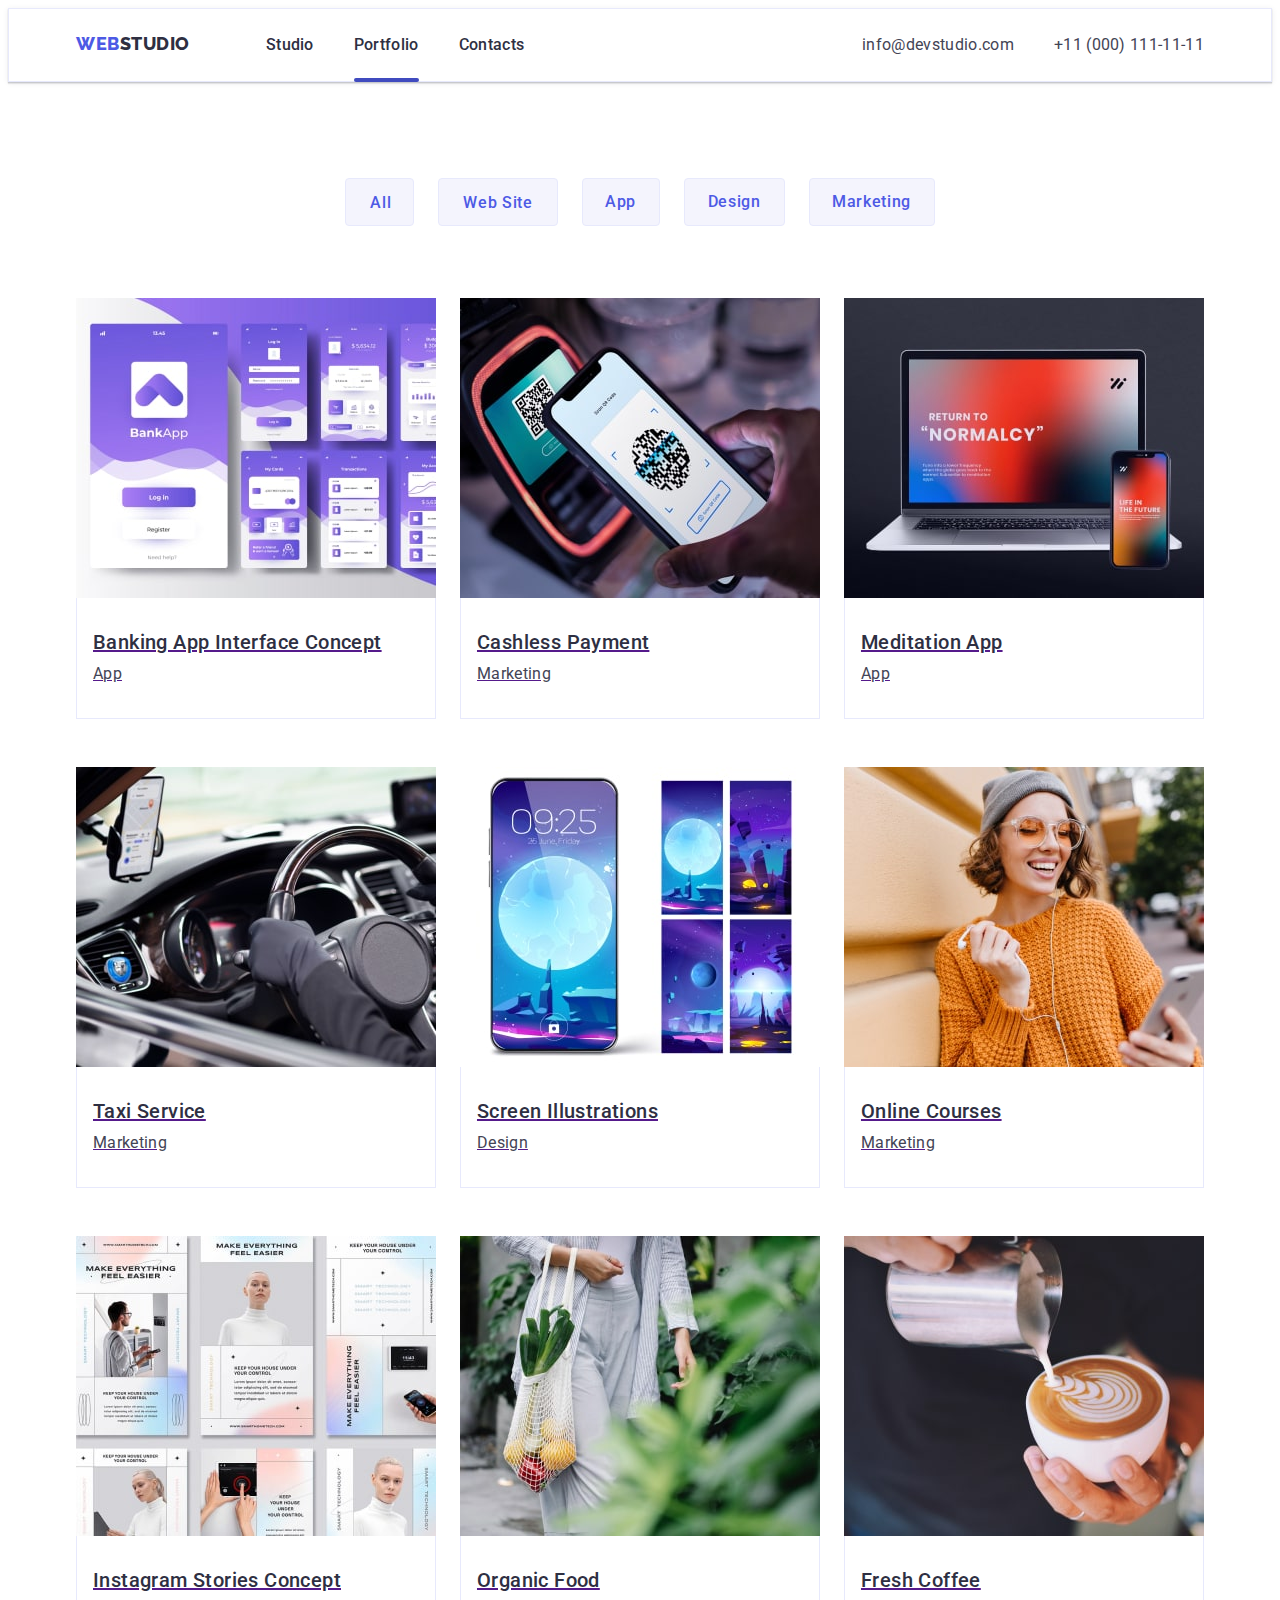
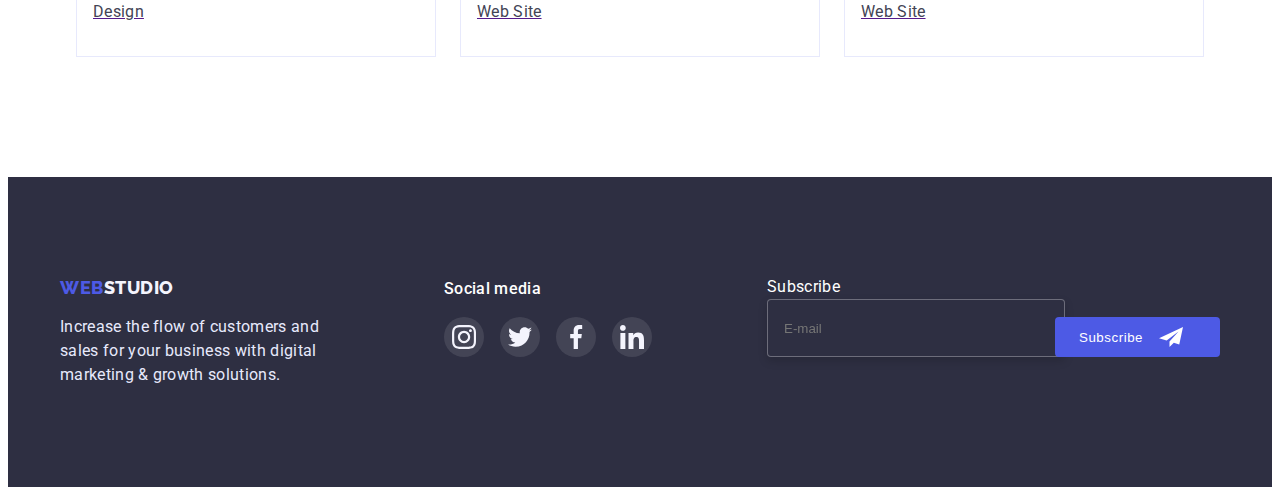
==== portfolio.html @ fb699b03 "new work start" ====
<!DOCTYPE html>
<html lang="en">
  <head>
    <meta charset="UTF-8" />
    <meta http-equiv="X-UA-Compatible" content="IE=edge" />
    <meta name="viewport" content="width=device-width, initial-scale=1.0" />
    <title>Portfolio</title>
    <link rel="preconnect" href="https://fonts.googleapis.com" />
    <link rel="preconnect" href="https://fonts.gstatic.com" crossorigin />
    <link
      href="https://fonts.googleapis.com/css2?family=Raleway:wght@800&family=Roboto:wght@400;500;700;900&display=swap"
      rel="stylesheet"
    />
    <link
      rel="stylesheet"
      href="https://cdnjs.cloudflare.com/ajax/libs/modern-normalize/1.1.0/modern-normalize.min.css"
      integrity="sha512-wpPYUAdjBVSE4KJnH1VR1HeZfpl1ub8YT/NKx4PuQ5NmX2tKuGu6U/JRp5y+Y8XG2tV+wKQpNHVUX03MfMFn9Q=="
      crossorigin="anonymous"
      referrerpolicy="no-referrer"
    />
    <link rel="stylesheet" href="./css/styles.css" />
  </head>
  <body class="main">
    <!-- Header -->

    <header class="header">
      <div class="header-main-box container">
        <nav class="header-navigation">
          <div class="header-logo-box">
            <a href="./index.html" class="header-logo link-deco"
              ><span class="logo-color">Web</span>Studio</a
            >
          </div>
          <ul class="list header-list">
            <li class="header-li-1">
              <a href="./index.html" class="header-list-item1 link-deco"
                >Studio</a
              >
            </li>
            <li class="header-li-2">
              <a
                href="./portfolio.html"
                class="header-list-item2 link-deco active"
                >Portfolio</a
              >
            </li>
            <li>
              <a href="" class="header-list-item3 link-deco">Contacts</a>
            </li>
          </ul>
        </nav>
        <address class="header-contacts">
          <ul class="list header-contacts-flex">
            <li class="adress-list1">
              <a href="mailto:info@devstudio.com" class="header-mail link-deco"
                >info@devstudio.com</a
              >
            </li>
            <li>
              <a href="tel:+110001111111" class="header-tel link-deco"
                >+11 (000) 111-11-11</a
              >
            </li>
          </ul>
        </address>
      </div>
    </header>

    <!-- /Header -->

    <main>
      <!-- Buttons list-->
      <section class="main-section-box">
        <div class="container">
          <ul class="button-sections list">
            <li>
              <button type="button" class="button-item1">All</button>
            </li>
            <li>
              <button type="button" class="button-item2">Web Site</button>
            </li>
            <li><button type="button" class="button-item3">App</button></li>
            <li><button type="button" class="button-item4">Design</button></li>
            <li>
              <button type="button" class="button-item5">Marketing</button>
            </li>
          </ul>

          <!-- /Buttons list-->

          <!--Foto Section -->

          <ul class="list foto-section">
            <li class="foto-item">
              <a href="" class="foto-section-link">
                <div class="overlay">
                  <img
                    src="./images/banking-min.jpg"
                    alt="banking"
                    width="360"
                    height="300"
                  />
                  <div class="overlay-description">
                    <p class="decsription-text">
                      14 Stylish and User-Friendly App Design Concepts · Task
                      Manager App · Calorie Tracker App · Exotic Fruit Ecommerce
                      App · Cloud Storage App
                    </p>
                  </div>
                </div>
                <div class="team-text-box foto-border">
                  <h3 class="foto-section-h3">Banking App Interface Concept</h3>
                  <p class="foto-section-text">App</p>
                </div>
              </a>
            </li>
            <li class="foto-item">
              <a href="" class="foto-section-link">
                <div class="overlay">
                  <img
                    src="./images/payment-min.jpg"
                    alt="paiment"
                    width="360"
                    height="300"
                  />
                  <div class="overlay-description">
                    <p class="decsription-text">
                      14 Stylish and User-Friendly App Design Concepts · Task
                      Manager App · Calorie Tracker App · Exotic Fruit Ecommerce
                      App · Cloud Storage App
                    </p>
                  </div>
                </div>
                <div class="team-text-box foto-border">
                  <h3 class="foto-section-h3">Cashless Payment</h3>
                  <p class="foto-section-text">Marketing</p>
                </div>
              </a>
            </li>
            <li class="foto-item">
              <a href="" class="foto-section-link">
                <div class="overlay">
                  <img
                    src="./images/app-min.jpg"
                    alt="meditaionapp"
                    width="360"
                    height="300"
                  />
                  <div class="overlay-description">
                    <p class="decsription-text">
                      14 Stylish and User-Friendly App Design Concepts · Task
                      Manager App · Calorie Tracker App · Exotic Fruit Ecommerce
                      App · Cloud Storage App
                    </p>
                  </div>
                </div>
                <div class="team-text-box foto-border">
                  <h3 class="foto-section-h3">Meditation App</h3>
                  <p class="foto-section-text">App</p>
                </div>
              </a>
            </li>
            <li class="foto-item">
              <a href="" class="foto-section-link">
                <div class="overlay">
                  <img
                    src="./images/taxy-min.jpg"
                    alt="taxiservice"
                    width="360"
                    height="300"
                  />
                  <div class="overlay-description">
                    <p class="decsription-text">
                      14 Stylish and User-Friendly App Design Concepts · Task
                      Manager App · Calorie Tracker App · Exotic Fruit Ecommerce
                      App · Cloud Storage App
                    </p>
                  </div>
                </div>
                <div class="team-text-box foto-border">
                  <h3 class="foto-section-h3">Taxi Service</h3>
                  <p class="foto-section-text">Marketing</p>
                </div>
              </a>
            </li>
            <li class="foto-item">
              <a href="" class="foto-section-link">
                <div class="overlay">
                  <img
                    src="./images/illustrations-min.jpg"
                    alt="illustrations"
                    width="360"
                    height="300"
                  />
                  <div class="overlay-description">
                    <p class="decsription-text">
                      14 Stylish and User-Friendly App Design Concepts · Task
                      Manager App · Calorie Tracker App · Exotic Fruit Ecommerce
                      App · Cloud Storage App
                    </p>
                  </div>
                </div>
                <div class="team-text-box foto-border">
                  <h3 class="foto-section-h3">Screen Illustrations</h3>
                  <p class="foto-section-text">Design</p>
                </div>
              </a>
            </li>
            <li class="foto-item">
              <a href="" class="foto-section-link">
                <div class="overlay">
                  <img
                    src="./images/courses-min.jpg"
                    alt="courses"
                    width="360"
                    height="300"
                  />
                  <div class="overlay-description">
                    <p class="decsription-text">
                      14 Stylish and User-Friendly App Design Concepts · Task
                      Manager App · Calorie Tracker App · Exotic Fruit Ecommerce
                      App · Cloud Storage App
                    </p>
                  </div>
                </div>
                <div class="team-text-box foto-border">
                  <h3 class="foto-section-h3">Online Courses</h3>
                  <p class="foto-section-text">Marketing</p>
                </div>
              </a>
            </li>
            <li class="foto-item">
              <a href="" class="foto-section-link">
                <div class="overlay">
                  <img
                    src="./images/instagram-min.jpg"
                    alt="instastories"
                    width="360"
                    height="300"
                  />
                  <div class="overlay-description">
                    <p class="decsription-text">
                      14 Stylish and User-Friendly App Design Concepts · Task
                      Manager App · Calorie Tracker App · Exotic Fruit Ecommerce
                      App · Cloud Storage App
                    </p>
                  </div>
                </div>
                <div class="team-text-box foto-border">
                  <h3 class="foto-section-h3">Instagram Stories Concept</h3>
                  <p class="foto-section-text">Design</p>
                </div>
              </a>
            </li>
            <li class="foto-item">
              <a href="" class="foto-section-link">
                <div class="overlay">
                  <img
                    src="./images/food-min.jpg"
                    alt="organicfood"
                    width="360"
                    height="300"
                  />
                  <div class="overlay-description">
                    <p class="decsription-text">
                      14 Stylish and User-Friendly App Design Concepts · Task
                      Manager App · Calorie Tracker App · Exotic Fruit Ecommerce
                      App · Cloud Storage App
                    </p>
                  </div>
                </div>
                <div class="team-text-box foto-border">
                  <h3 class="foto-section-h3">Organic Food</h3>
                  <p class="foto-section-text">Web Site</p>
                </div>
              </a>
            </li>
            <li class="foto-item">
              <a href="" class="foto-section-link">
                <div class="overlay">
                  <img
                    src="./images/coffee-min.jpg"
                    alt="freshcoffee"
                    width="360"
                    height="300"
                  />
                  <div class="overlay-description">
                    <p class="decsription-text">
                      14 Stylish and User-Friendly App Design Concepts · Task
                      Manager App · Calorie Tracker App · Exotic Fruit Ecommerce
                      App · Cloud Storage App
                    </p>
                  </div>
                </div>
                <div class="team-text-box foto-border">
                  <h3 class="foto-section-h3">Fresh Coffee</h3>
                  <p class="foto-section-text">Web Site</p>
                </div>
              </a>
            </li>
          </ul>
        </div>
      </section>
    </main>

    <!-- Footer -->
    <footer class="background-footer">
      <div class="footer-container">
        <div>
          <a href="./index.html" class="footer-title link-deco"
            ><span class="logo-color">Web</span>Studio</a
          >
          <p class="footer-text">
            Increase the flow of customers and sales for your business with
            digital marketing & growth solutions.
          </p>
        </div>
        <div class="footer-social-box">
          <p class="footer-social-text">Social media</p>
          <ul class="footer-socials-list list">
            <li class="footer-icons">
              <a href="" class="footer-icon-1">
                <svg width="24" height="24">
                  <use href="./images/symbol-defs.svg#icon-instagram"></use>
                </svg>
              </a>
            </li>
            <li class="footer-icons">
              <a href="" class="footer-icon-1">
                <svg width="24" height="24">
                  <use href="./images/symbol-defs.svg#icon-twitter"></use>
                </svg>
              </a>
            </li>
            <li class="footer-icons">
              <a href="" class="footer-icon-1">
                <svg width="24" height="24">
                  <use href="./images/symbol-defs.svg#icon-facebook"></use>
                </svg>
              </a>
            </li>
            <li class="footer-icons">
              <a href="" class="footer-icon-1">
                <svg width="24" height="24">
                  <use href="./images/symbol-defs.svg#icon-linkedin"></use>
                </svg>
              </a>
            </li>
          </ul>
        </div>
        <div class="footer-subscribe-box">
          <p class="footer-subscribe-text">Subscribe</p>
          <!-- <label for="Subscribe"> -->
          <input
            aria-label="E-mail"
            class="footer-form"
            id="Subscribe"
            type="email"
            placeholder="E-mail"
          />
          <button class="footer-button" type="submit">
            Subscribe
            <svg class="footer-telega-logo" width="24" height="24">
              <use href="./images/symbol-defs.svg#icon-Telegram"></use>
            </svg>
          </button>
          <!-- </div> -->
        </div>
      </div>
    </footer>
  </body>
</html>
---- css/styles.css ----
:root {
  --main-title-color: #2e2f42;
  --secondary-text-color: #434455;
  --button-section-color: #4d5ae5;
}

h1,
h2,
h3,
h4,
h5,
h6,
p {
  margin: 0;
}

ul {
  margin: 0;
  padding: 0;
}

img {
  display: block;
}
body {
  font-family: "Roboto", sans-serif;
}

.container {
  width: 1160px;
  margin: 0 auto;
  padding-left: 16px;
  padding-right: 16px;
  box-sizing: border-box;
}

.header-main-box {
  display: flex;
  align-items: center;
}

.list {
  list-style: none;
  margin: 0;
  padding: 0;
}

.visually-hidden {
  position: absolute;
  width: 1px;
  height: 1px;
  margin: -1px;
  border: 0;
  padding: 0;

  white-space: nowrap;
  clip-path: inset(100%);
  clip: rect(0 0 0 0);
  overflow: hidden;
}

/* ---------------  Header ----------*/

.header {
  border: 1px solid #e7e9fc;
  padding: 24px 0;
  box-shadow: 0px 2px 1px rgba(46, 47, 66, 0.08),
    0px 1px 1px rgba(46, 47, 66, 0.16), 0px 1px 6px rgba(46, 47, 66, 0.08);
}

.header-navigation {
  display: flex;
}
.header-logo {
  font-family: "Raleway";
  font-style: normal;
  font-weight: 800;
  font-size: 18px;
  line-height: 1.2;
  letter-spacing: 0.03em;
  color: var(--main-title-color);
  text-transform: uppercase;
}

.header-logo-box {
  margin-right: 76px;
}

.header-list {
  display: flex;
  margin-left: 0 auto;
}

.header-contacts {
  margin-left: auto;
}

.header-contacts-flex {
  display: flex;
}

.logo-color {
  color: #4d5ae5;
}

.active {
  position: relative;
}

.header-list-item1 {
  font-weight: 500;
  font-size: 16px;
  line-height: 1.5;
  letter-spacing: 0.02em;
  color: var(--main-title-color);
  transition: 250ms cubic-bezier(0.4, 0, 0.2, 1);
}

.active::after {
  content: "";
  position: absolute;
  left: 0;
  bottom: -145%;
  display: block;
  width: 100%;
  height: 4px;
  background-color: #404bbf;
  border-radius: 2px;
}

.header-li-1 {
  margin-right: 40px;
}

.header-list-item1:hover,
.header-list-item1:focus {
  color: #404bbf;
}

.header-list-item2 {
  font-weight: 500;
  font-size: 16px;
  line-height: 1.5;
  letter-spacing: 0.02em;
  color: var(--main-title-color);
  transition: 250ms cubic-bezier(0.4, 0, 0.2, 1);
}

.header-li-2 {
  margin-right: 40px;
}

.header-list-item2:hover,
.header-list-item2:focus {
  color: #404bbf;
}

.header-list-item3 {
  font-weight: 500;
  font-size: 16px;
  line-height: 1.5;
  letter-spacing: 0.02em;
  color: var(--main-title-color);
  transition: 250ms cubic-bezier(0.4, 0, 0.2, 1);
}

.header-list-item3:hover,
.header-list-item3:focus {
  color: #404bbf;
}

.header-mail {
  font-style: normal;
  font-weight: 400;
  font-size: 16px;
  line-height: 1.5;
  letter-spacing: 0.02em;
  color: #434455;
  transition: 250ms cubic-bezier(0.4, 0, 0.2, 1);
}

.header-mail:hover,
.header-mail:focus {
  color: #404bbf;
}

.header-tel {
  font-style: normal;
  font-weight: 400;
  font-size: 16px;
  line-height: 1.5;
  letter-spacing: 0.02em;
  color: #434455;
  transition: 250ms cubic-bezier(0.4, 0, 0.2, 1);
}

.adress-list1 {
  margin-right: 40px;
}

.header-tel:hover,
.header-tel:focus {
  color: #404bbf;
}

/* /Header */

/* -----------------------Web Studio ---*/

.main {
  background: #ffffff;
}

.link-deco {
  text-decoration: none;
}

/*------- Hero Section */

.hero-background {
  padding-top: 188px;
  padding-bottom: 188px;
  margin: auto;

  background-color: #2e2f42;

  background-image: linear-gradient(
      rgba(46, 47, 66, 0.7),
      rgba(46, 47, 66, 0.7)
    ),
    url(../images/people-office\ .jpg);

  height: 600px;
  max-width: 1440px;
  background-size: cover;
  background-repeat: no-repeat;
  background-position: center;
}

.hero-title {
  margin: 0 auto;
  margin-bottom: 48px;
  width: 496px;
  font-style: normal;
  font-size: 56px;
  line-height: 1.1;
  letter-spacing: 0.02em;
  color: #ffffff;
  text-align: center;
}

.hero-button {
  font-family: "Roboto";
  font-style: normal;
  font-weight: 500;
  font-size: 16px;
  line-height: 1.5;
  letter-spacing: 0.04em;
  color: #ffffff;
  background: #4d5ae5;
  cursor: pointer;
  padding: 16px 32px;
  border-radius: 4px;
  border: none;
  display: inline-block;
  margin-left: auto;
  margin-right: auto;
  transition: 250ms cubic-bezier(0.4, 0, 0.2, 1);
}

.hero-button:hover,
.hero-button:focus {
  background: #404bbf;
}

.hero-main-box {
  margin: 0 auto;
  display: flex;
  flex-direction: column;
}

.backdrop {
  position: absolute;
  top: 0;
  left: 0;
  width: 100%;
  height: 676px;
  background-color: rgba(33, 33, 33, 0.2);
  opacity: 1;
  transition: opacity 250ms cubic-bezier(0.4, 0, 0.2, 1);
}

.backdrop.is-hidden {
  opacity: 0;
  pointer-events: none;
}

.modal {
  position: absolute;
  width: 408px;
  transform: translate(-50%, -50%);
  background: #fcfcfc;
  top: 374px;
  left: 50%;
  padding: 72px 24px 24px 24px;
  transition: 250ms cubic-bezier(0.4, 0, 0.2, 1);
}

.modal-button {
  position: absolute;
  display: flex;
  top: 24px;
  right: 24px;
  width: 24px;
  height: 24px;
  background: #e7e9fc;
  border: 1px solid rgba(0, 0, 0, 0.1);
  border-radius: 50%;
  margin-left: auto;
  transition: 250ms cubic-bezier(0.4, 0, 0.2, 1);
  padding: 0;
  cursor: pointer;
}

.modal-button:hover,
.modal-button:focus {
  background: #404bbf;
  fill: #ffffff;
}

.close-modal-icon {
  width: 8px;
  height: 8px;
  margin: auto;
}

.modal-main-title {
  font-weight: 500;
  font-size: 16px;
  line-height: 1.5;
  text-align: center;
  margin-bottom: 16px;
}

.modal-form {
  display: flex;
  flex-direction: column;
  align-items: center;
}

.text-form {
  margin-bottom: 20px;
}

.form-input-1 {
  width: 100%;
  height: 40px;
  border: 1px solid rgba(33, 33, 33, 0.2);
  border-radius: 4px;
  padding: 0;
  padding-left: 38px;
  padding-top: 11px;
  padding-bottom: 11px;
  outline: transparent;
  transition: 250ms cubic-bezier(0.4, 0, 0.2, 1);
}

.form-input-1:hover,
.form-input-1:focus {
  border: 1px solid #4d5ae5;
}

.form-input-1:focus + .form-icon-1 {
  fill: #4d5ae5;
}

.form-input-1:hover + .form-icon-1 {
  fill: #4d5ae5;
}

.form-icon-1 {
  position: absolute;
  left: 16px;
  bottom: 8px;
}

.name-span {
  display: block;
  margin-bottom: 4px;
}

.form-input-2 {
  width: 100%;
  height: 40px;
  border: 1px solid rgba(33, 33, 33, 0.2);
  border-radius: 4px;
  padding: 0;
  padding-left: 38px;
  padding-top: 11px;
  padding-bottom: 11px;
  outline: transparent;
  transition: 250ms cubic-bezier(0.4, 0, 0.2, 1);
}

.form-input-2:hover,
.form-input-2:focus {
  border: 1px solid #4d5ae5;
}

.form-input-2:focus + .form-icon-2 {
  fill: #4d5ae5;
}

.form-input-2:hover + .form-icon-2 {
  fill: #4d5ae5;
}

.form-icon-2 {
  position: absolute;
  left: 16px;
  bottom: 8px;
}

.phone-span {
  display: block;
  margin-bottom: 4px;
}

/* .form-input-2:valid {
  background-color: #31d0aa;
} */

.form-input-3 {
  position: relative;
  width: 100%;
  height: 40px;
  border: 1px solid rgba(33, 33, 33, 0.2);
  border-radius: 4px;
  padding: 0;
  padding-left: 38px;
  padding-top: 11px;
  padding-bottom: 11px;
  outline: transparent;
  transition: 250ms cubic-bezier(0.4, 0, 0.2, 1);
}

.form-input-3:hover,
.form-input-3:focus {
  border: 1px solid #4d5ae5;
}

.form-input-3:focus + .form-icon-3 {
  fill: #4d5ae5;
}

.form-input-3:hover + .form-icon-3 {
  fill: #4d5ae5;
}

.form-icon-3 {
  position: absolute;
  left: 16px;
  bottom: 8px;
}

.email-span {
  display: block;
  margin-bottom: 4px;
}

.text-area {
  position: relative;
  width: 100%;
  height: 120px;
  border: 1px solid rgba(33, 33, 33, 0.2);
  border-radius: 4px;
  resize: none;
  padding: 8px 16px;
  font-family: "Roboto";
  font-style: normal;
  font-weight: 400;
  font-size: 12px;
  line-height: 1.16;
  letter-spacing: 0.04em;
  color: rgba(117, 117, 117, 0.5);
  transition: 250ms cubic-bezier(0.4, 0, 0.2, 1);
}

.text-area:hover,
.text-area:focus {
  border: 1px solid #4d5ae5;
}

.form-input-4::placeholder {
  color: rgba(117, 117, 117, 0.5);
}

.modal-send-button {
  font-family: "Roboto";
  font-style: normal;
  font-weight: 500;
  font-size: 16px;
  line-height: 1.5;
  cursor: pointer;
  display: block;
  letter-spacing: 0.04em;
  color: #ffffff;
  width: 169px;
  background: #4d5ae5;
  box-shadow: 0px 4px 4px rgba(0, 0, 0, 0.15);
  border-radius: 4px;
  border: none;
  padding: 16px 32px;
  margin-top: 24px;
  transition: 250ms cubic-bezier(0.4, 0, 0.2, 1);
}

.modal-send-button:hover,
.modal-send-button:focus {
  background: #404bbf;
}

.form-label {
  position: relative;
  width: 360px;
  margin-bottom: 8px;
  color: #8e8f99;
  letter-spacing: 0.04em;
  font-family: "Roboto";
  font-style: normal;
  font-weight: 400;
  font-size: 12px;
  line-height: 1.16;
  display: block;
}

.text-area-label {
  width: 360px;
  color: #8e8f99;
  letter-spacing: 0.04em;
  font-family: "Roboto";
  font-style: normal;
  font-weight: 400;
  font-size: 12px;
  line-height: 1.16;
  display: block;
  margin-bottom: 16px;
}

.text-comment {
  display: block;
  margin-bottom: 4px;
}

.form-check-box {
}

.form-check {
}

.form-icon-check {
  position: absolute;
  left: 26px;
  bottom: 107px;
  fill: #ffffff;
}

.form-label-check {
  font-weight: 400;
  font-size: 12px;
  line-height: 1.16;
  letter-spacing: 0.04em;
  color: #757575;
  display: flex;
  align-items: center;
}

.form-label-check::before {
  position: absolute;
  left: 23px;
  content: "";
  display: block;
  width: 16px;
  height: 16px;
  border: 1.25px solid #2e2f42;
  border-radius: 2px;
  margin-right: 8px;
}

.form-check:checked + .form-label-check::before {
  background: #404bbf;
  transition: 250ms cubic-bezier(0.4, 0, 0.2, 1);
}

.form-deco {
  color: #4d5ae5;
  text-decoration: underline;
  margin-left: 5px;
}

/* .form-label-check span {
  display: block;
  width: 16px;
  height: 16px;
  border: 1.25px solid #2e2f42;
  border-radius: 2px;
  margin-right: 8px;
  display: flex;
  align-items: center;
  /* fill: transparent; */

/* .form-check:checked + .form-label-check span {
  fill: #404bbf;
} */

/* /Hero Section */

/* ----------------Section 1 */

.main-section1-h3 {
  font-weight: 500;
  font-size: 20px;
  line-height: 1.2;
  letter-spacing: 0.02em;
  color: var(--main-title-color);
  margin: 0;
}

.main-section1-text {
  font-weight: 400;
  font-size: 16px;
  line-height: 1.5;
  letter-spacing: 0.02em;
  color: var(--secondary-text-color);
  width: 264px;
  margin: 0;
  margin-top: 8px;
}

.section1-box-item {
  height: 112px;
  background: #f4f4fd;
  border-radius: 4px;
  margin-bottom: 8px;
  display: flex;
  justify-content: center;
  align-items: center;
}

.section1-icons {
  display: flex;
  width: 64px;
  height: 64px;
}

.section1-box {
  padding-top: 120px;
  padding-bottom: 120px;
}

.section-1 {
  display: flex;
  list-style: none;
  padding: 0;
  gap: 24px;
  margin-left: 0;
}

/* /Section 1 */

/*---------------- Section 2 */

.section2-box {
  padding-bottom: 120px;
}

.main-section2-h2 {
  font-size: 36px;
  line-height: 1.1;
  letter-spacing: 0.02em;
  color: var(--main-title-color);
  display: flex;
  justify-content: center;
  margin-bottom: 72px;
}

.section-2 {
  display: flex;
  justify-content: center;
  gap: 24px;
}
/* /Section 2 */

/* -----------------Section 3*/

.team-text-box {
  padding: 32px 16px;
}

.main-section3-h2 {
  font-size: 36px;
  line-height: 1.1;
  letter-spacing: 0.02em;
  color: var(--main-title-color);
  margin: 0;
  display: flex;
  justify-content: center;
  margin-bottom: 72px;
  text-transform: capitalize;
}

.our-team-h3 {
  font-weight: 500;
  font-size: 20px;
  line-height: 1.2;
  letter-spacing: 0.02em;
  color: var(--main-title-color);
  display: flex;
  justify-content: center;
  margin: 0;
  margin-bottom: 8px;
}

.our-team-text {
  font-weight: 400;
  font-size: 16px;
  line-height: 1.5;
  letter-spacing: 0.02em;
  color: var(--secondary-text-color);
  display: flex;
  justify-content: center;
  margin: 0;
}

.team-section {
  background: #f4f4fd;
  padding-bottom: 120px;
  padding-top: 120px;
}

.team-list-1 {
  display: flex;
  flex-direction: column;
  background: #ffffff;
  box-shadow: 0px 1px 6px rgba(46, 47, 66, 0.08),
    0px 1px 1px rgba(46, 47, 66, 0.16), 0px 2px 1px rgba(46, 47, 66, 0.08);
  border-radius: 0px 0px 4px 4px;
}

.social-list {
  display: flex;
  gap: 24px;
  justify-content: center;
  margin-top: 8px;
}

.team-list-size {
  width: 40px;
  height: 40px;
}

.social-link-item {
  display: flex;
  width: 40px;
  height: 40px;
  background-color: #4d5ae5;
  border-radius: 50%;
  justify-content: center;
  align-items: center;
  transition: 250ms cubic-bezier(0.4, 0, 0.2, 1);
}

.team-sections-svg {
  display: flex;
  width: 16px;
  height: 16px;
}

.team-sections-svg {
  fill: currentColor;
}

.social-link-item:hover,
.social-link-item:focus {
  background-color: #404bbf;
}

/* /Section 3*/

/* Section 4 */

.customers-section {
  padding-top: 130px;
  padding-bottom: 120px;
}

.main-section4-h2 {
  font-size: 36px;
  line-height: 1.1;
  letter-spacing: 0.02em;
  color: var(--main-title-color);
  margin: 0;
  display: flex;
  justify-content: center;
  margin-bottom: 72px;
  text-transform: capitalize;
}

.customers-list {
  display: flex;
  gap: 24px;
}

.customers-items {
  width: 168px;
  height: 88px;
  border: 1px solid #8e8f99;
  border-radius: 4px;
  display: flex;
  justify-content: center;
  align-items: center;
  color: #8e8f99;
  transition: 250ms cubic-bezier(0.4, 0, 0.2, 1);
}

.customers-items:hover,
.customers-items:focus {
  border: 1px solid #404bbf;
  color: #404bbf;
}

.section4-icon-1 {
  width: 41px;
  height: 47px;
  fill: #8e8f99;
  fill: currentColor;
}

.section4-icon-2 {
  width: 40px;
  height: 52px;
  /* fill: #8e8f99; */
  fill: currentColor;
}

.section4-icon-3 {
  width: 44px;
  height: 41px;
  fill: #8e8f99;
  fill: currentColor;
}

.section4-icon-4 {
  width: 84px;
  height: 41px;
  fill: #8e8f99;
  fill: currentColor;
}

.section4-icon-5 {
  width: 63px;
  height: 45px;
  fill: #8e8f99;
  fill: currentColor;
}

.section4-icon-6 {
  width: 94px;
  height: 44px;
  fill: #8e8f99;
  fill: currentColor;
}

/* /Section 4 */

/* ------------------------Portfolio */

/* ------Button list-------- */

.main-section-box {
  padding-top: 96px;
  padding-bottom: 120px;
}

.button-sections {
  display: flex;
  justify-content: center;
  gap: 24px;
  margin-bottom: 72px;
}

.button-item1 {
  font-family: "Roboto";
  font-weight: 500;
  font-size: 16px;
  line-height: 1.5;
  letter-spacing: 0.04em;
  color: var(--button-section-color);
  background: #f4f4fd;
  cursor: pointer;
  width: 69px;
  height: 48px;
  border-radius: 4px;
  border: 1px solid #e7e9fc;
  padding: 12px 24px;
  transition: 250ms cubic-bezier(0.4, 0, 0.2, 1);
}

.button-item1:hover,
.button-item1:focus {
  color: #ffffff;
  background: #404bbf;
  box-shadow: 0px 3px 1px rgba(0, 0, 0, 0.1), 0px 2px 1px rgba(0, 0, 0, 0.08),
    0px 2px 2px rgba(0, 0, 0, 0.12);
  border: #ffffff;
}

.button-item2 {
  font-family: "Roboto";
  font-weight: 500;
  font-size: 16px;
  line-height: 1.5;
  letter-spacing: 0.04em;
  color: var(--button-section-color);
  background: #f4f4fd;
  cursor: pointer;
  height: 48px;
  border: 1px solid #e7e9fc;
  border-radius: 4px;
  padding: 12px 24px;
  transition: 250ms cubic-bezier(0.4, 0, 0.2, 1);
}

.button-item2:hover,
.button-item2:focus {
  color: #ffffff;
  background: #404bbf;
  box-shadow: 0px 3px 1px rgba(0, 0, 0, 0.1), 0px 2px 1px rgba(0, 0, 0, 0.08),
    0px 2px 2px rgba(0, 0, 0, 0.12);
  border: #ffffff;
}

.button-item3 {
  font-family: "Roboto";
  font-weight: 500;
  font-size: 16px;
  line-height: 1.5;
  letter-spacing: 0.04em;
  color: var(--button-section-color);
  background: #f4f4fd;
  cursor: pointer;
  width: 78px;
  height: 48px;
  border: 1px solid #e7e9fc;
  border-radius: 4px;
  transition: 250ms cubic-bezier(0.4, 0, 0.2, 1);
}

.button-item3:hover,
.button-item3:focus {
  color: #ffffff;
  background: #404bbf;
  box-shadow: 0px 3px 1px rgba(0, 0, 0, 0.1), 0px 2px 1px rgba(0, 0, 0, 0.08),
    0px 2px 2px rgba(0, 0, 0, 0.12);
  border: #ffffff;
}

.button-item4 {
  font-family: "Roboto";
  font-weight: 500;
  font-size: 16px;
  line-height: 1.5;
  letter-spacing: 0.04em;
  color: var(--button-section-color);
  background: #f4f4fd;
  cursor: pointer;
  width: 101px;
  height: 48px;
  border: 1px solid #e7e9fc;
  border-radius: 4px;
  transition: 250ms cubic-bezier(0.4, 0, 0.2, 1);
}

.button-item4:hover,
.button-item4:focus {
  color: #ffffff;
  background: #404bbf;
  box-shadow: 0px 3px 1px rgba(0, 0, 0, 0.1), 0px 2px 1px rgba(0, 0, 0, 0.08),
    0px 2px 2px rgba(0, 0, 0, 0.12);
  border: #ffffff;
}

.button-item5 {
  font-family: "Roboto";
  font-weight: 500;
  font-size: 16px;
  line-height: 1.5;
  letter-spacing: 0.04em;
  color: var(--button-section-color);
  background: #f4f4fd;
  cursor: pointer;
  width: 126px;
  height: 48px;
  border: 1px solid #e7e9fc;
  border-radius: 4px;
  transition: 250ms cubic-bezier(0.4, 0, 0.2, 1);
}

.button-item5:hover,
.button-item5:focus {
  color: #ffffff;
  background: #404bbf;
  box-shadow: 0px 3px 1px rgba(0, 0, 0, 0.1), 0px 2px 1px rgba(0, 0, 0, 0.08),
    0px 2px 2px rgba(0, 0, 0, 0.12);
  border: #ffffff;
}

/* /Button list */

/* ---------Portfolio Foto Section ------ */

.foto-section-h3 {
  font-weight: 500;
  font-size: 20px;
  line-height: 1.2;
  letter-spacing: 0.02em;
  color: var(--main-title-color);
  margin-bottom: 8px;
}

.foto-section-text {
  font-weight: 400;
  font-size: 16px;
  line-height: 1.5;
  letter-spacing: 0.02em;
  color: var(--secondary-text-color);
  margin: 0;
}

.foto-border {
  background: #ffffff;
  border-bottom: 1px solid #e7e9fc;
  border-left: 1px solid #e7e9fc;
  border-right: 1px solid #e7e9fc;
}

.foto-section {
  display: flex;
  flex-wrap: wrap;
  row-gap: 48px;
  column-gap: 24px;
}

.foto-item {
  width: calc((100% - 48px) / 3);
}

.foto-section-link {
  display: block;
  position: relative;
  overflow: hidden;
  width: 100%;
  height: 100%;
}

.foto-section-link:hover,
.foto-section-link:focus {
  transition-duration: 250ms;
  box-shadow: 0px 1px 6px rgba(46, 47, 66, 0.08),
    0px 1px 1px rgba(46, 47, 66, 0.16), 0px 2px 1px rgba(46, 47, 66, 0.08);
}

/* <<----- box shadow working  */
/* .foto-item:hover,
.foto-item:focus {
  /* transition-duration: 3000ms;
  box-shadow: 0px 1px 6px rgba(46, 47, 66, 0.08),
    0px 1px 1px rgba(46, 47, 66, 0.16), 0px 2px 1px rgba(46, 47, 66, 0.08);
} */

.overlay {
  position: relative;
  overflow: hidden;
}

.overlay-description {
  position: absolute;
  top: 0;
  left: 0;
  width: 100%;
  height: 100%;
  padding: 41px 32px 163px 32px;
  background: #4d5ae5;
  transform: translateY(100%);
  transition: transform 250ms cubic-bezier(0.4, 0, 0.2, 1);
}

.foto-section-link:hover .overlay-description {
  opacity: 0.8;
  transform: translateY(0);
}

.foto-section-link:focus .overlay-description {
  opacity: 0.8;
  transform: translateY(0);
}

.decsription-text {
  width: auto;
  height: 96px;
  font-weight: 400;
  font-size: 16px;
  line-height: 1.5;
  letter-spacing: 0.02em;
  color: #f4f4fd;
}

/* ---//Portfolio Foto Section--- */

/* -------------------Footer */

.footer-container {
  display: flex;
  width: 1160px;
  margin: 0 auto;
  padding-left: 16px;
  padding-right: 16px;
}

.background-footer {
  background: #2e2f42;
  padding-top: 100px;
  padding-bottom: 100px;
}

.footer-title {
  font-family: "Raleway";
  font-style: normal;
  font-weight: 800;
  font-size: 18px;
  line-height: 1.2;
  color: #f4f4fd;
  letter-spacing: 0.03em;
  text-transform: uppercase;
  margin-bottom: 16px;
  display: inline-block;
}
.footer-text {
  font-weight: 400;
  font-size: 16px;
  line-height: 1.5;
  color: #e7e9fc;
  letter-spacing: 0.02em;
  width: 264px;
}

.footer-social-text {
  font-weight: 500;
  font-size: 16px;
  line-height: 1.5;
  letter-spacing: 0.02em;
  color: #ffffff;
  margin-bottom: 16px;
}

.footer-social-box {
  margin-left: 120px;
  margin-right: auto;
}

.footer-socials-list {
  display: flex;
  justify-content: center;
  gap: 16px;
}

.footer-icon-1:hover,
.footer-icon-1:focus {
  background-color: #31d0aa;
}

.footer-icon-1 {
  display: flex;
  width: 40px;
  height: 40px;
  background-color: rgba(255, 255, 255, 0.1);
  border-radius: 50%;
  justify-content: center;
  align-items: center;
  transition: 250ms cubic-bezier(0.4, 0, 0.2, 1);
}

.footer-svg {
  display: flex;
  width: 24px;
  height: 24px;
}

.footer-subscribe-box {
  position: relative;
  width: 453px;
  height: 80px;
  display: flex;
}

.footer-subscribe-text {
  position: absolute;
  letter-spacing: 0.02em;
  /* margin-bottom: 16px; */
  color: #ffffff;
}

.footer-button {
  position: absolute;
  right: 0;
  bottom: 0;
  display: flex;
  align-items: center;
  text-align: center;
  width: 165px;
  height: 40px;
  background: #4d5ae5;
  border-radius: 4px;
  letter-spacing: 0.04em;
  color: #ffffff;
  padding: 8px 24px;
  border: none;
  cursor: pointer;
}

.footer-button:hover,
.footer-button:focus {
  background: #404bbf;
  transition: 250ms cubic-bezier(0.4, 0, 0.2, 1);
}

.footer-telega-logo {
  margin-left: 16px;
}

.footer-main-form {
}

.footer-form {
  position: absolute;
  left: 0;
  bottom: 0;
  width: 264px;
  height: 40px;
  border: 1px solid rgba(255, 255, 255, 0.3);
  filter: drop-shadow(0px 4px 4px rgba(0, 0, 0, 0.15));
  border-radius: 4px;
  padding: 8px 16px;
  background: #2e2f42;
  color: rgba(255, 255, 255, 0.6);
}

/* /Footer */
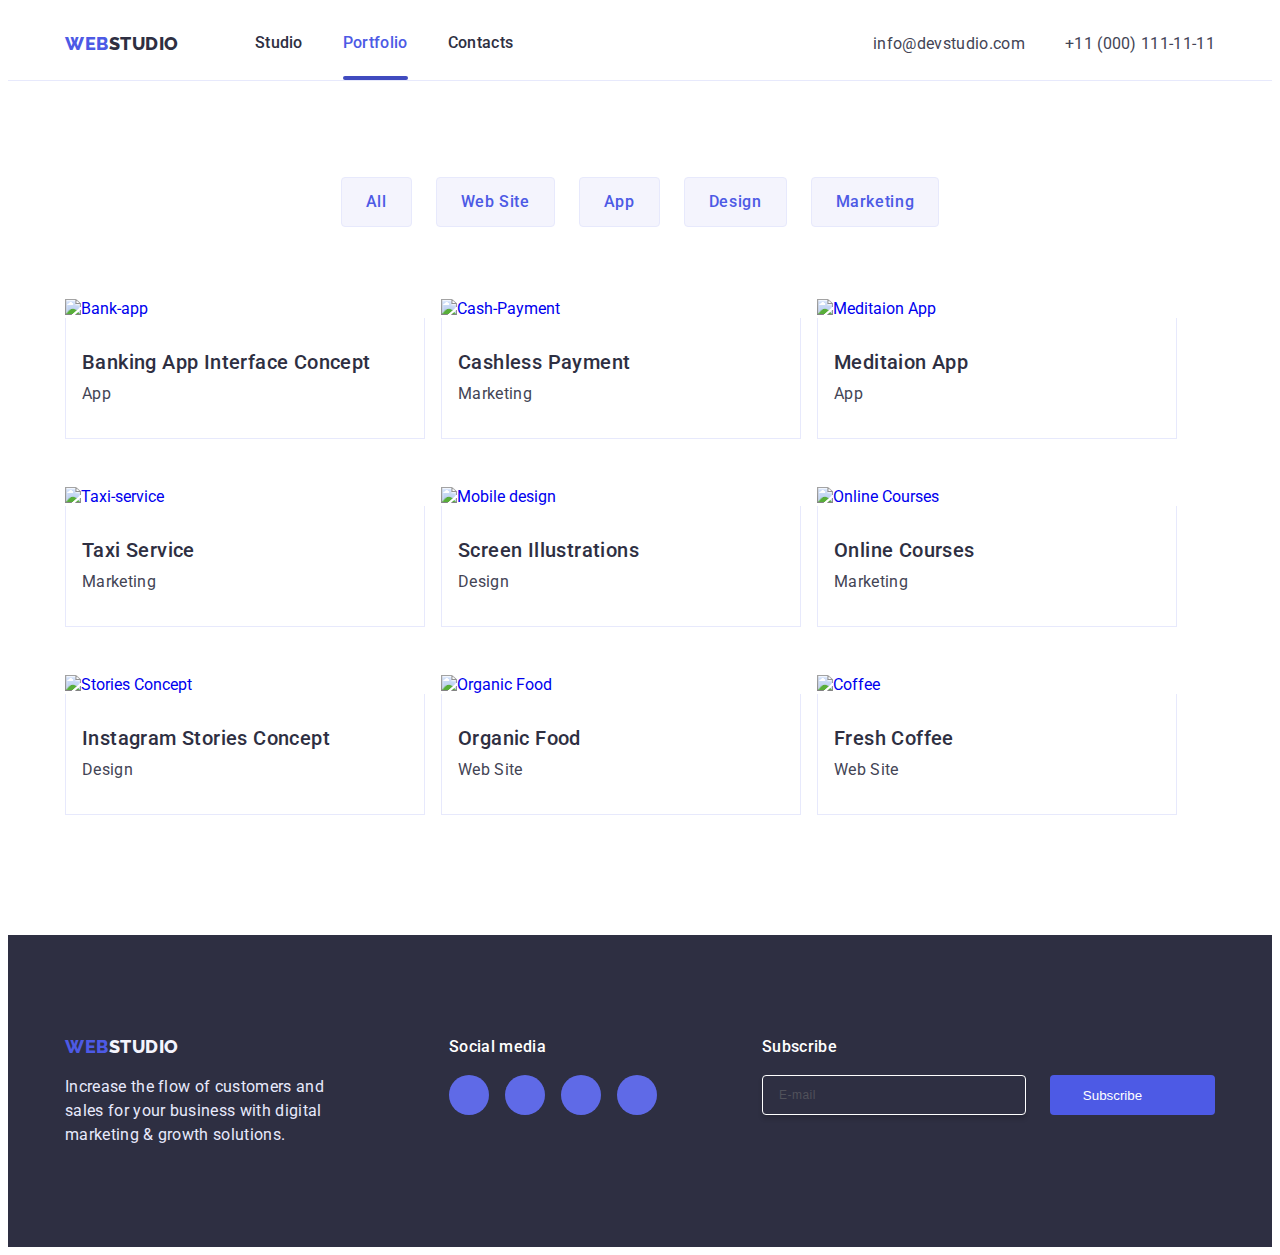
==== commit 0da2e1eb: "new work" ====
--- a/portfolio.html
+++ b/portfolio.html
@@ -4,13 +4,9 @@
     <meta charset="UTF-8" />
     <meta http-equiv="X-UA-Compatible" content="IE=edge" />
     <meta name="viewport" content="width=device-width, initial-scale=1.0" />
-    <title>Portfolio</title>
-    <link rel="preconnect" href="https://fonts.googleapis.com" />
-    <link rel="preconnect" href="https://fonts.gstatic.com" crossorigin />
-    <link
-      href="https://fonts.googleapis.com/css2?family=Raleway:wght@800&family=Roboto:wght@400;500;700;900&display=swap"
-      rel="stylesheet"
-    />
+    <meta charset="UTF-8" />
+    <meta http-equiv="X-UA-Compatible" content="IE=edge" />
+    <meta name="viewport" content="width=device-width, initial-scale=1.0" />
     <link
       rel="stylesheet"
       href="https://cdnjs.cloudflare.com/ajax/libs/modern-normalize/1.1.0/modern-normalize.min.css"
@@ -18,283 +14,566 @@
       crossorigin="anonymous"
       referrerpolicy="no-referrer"
     />
+    <link rel="preconnect" href="https://fonts.googleapis.com" />
+    <link rel="preconnect" href="https://fonts.gstatic.com" crossorigin />
+    <link
+      href="https://fonts.googleapis.com/css2?family=Raleway:wght@800&family=Roboto:wght@400;500;700;900&display=swap"
+      rel="stylesheet"
+    />
     <link rel="stylesheet" href="./css/styles.css" />
+    <link rel="stylesheet" href="./css/mobile-menu.css" />
+    <link rel="stylesheet" href="./css/portfolio-mobile.css" />
+    <link rel="stylesheet" href="./css/portfolio-tablet.css" />
+    <link rel="stylesheet" href="./css/portfolio-desctop.css" />
+    <title>WebStudio</title>
   </head>
-  <body class="main">
-    <!-- Header -->
-
+  <body>
     <header class="header">
-      <div class="header-main-box container">
-        <nav class="header-navigation">
-          <div class="header-logo-box">
-            <a href="./index.html" class="header-logo link-deco"
-              ><span class="logo-color">Web</span>Studio</a
-            >
-          </div>
-          <ul class="list header-list">
-            <li class="header-li-1">
-              <a href="./index.html" class="header-list-item1 link-deco"
-                >Studio</a
-              >
-            </li>
-            <li class="header-li-2">
-              <a
-                href="./portfolio.html"
-                class="header-list-item2 link-deco active"
+      <div class="container header-div">
+        <nav class="nav-header">
+          <a class="logo" href="./index.html"
+            ><span class="header-logo">Web</span>Studio</a
+          >
+          <ul class="menu">
+            <li class="menu-item">
+              <a class="menu-list" href="./index.html">Studio</a>
+            </li>
+            <li class="menu-item">
+              <a class="menu-list current line" href="./portfolio.html"
                 >Portfolio</a
               >
             </li>
-            <li>
-              <a href="" class="header-list-item3 link-deco">Contacts</a>
+            <li class="menu-item">
+              <a class="menu-list" href>Contacts</a>
             </li>
           </ul>
         </nav>
-        <address class="header-contacts">
-          <ul class="list header-contacts-flex">
-            <li class="adress-list1">
-              <a href="mailto:info@devstudio.com" class="header-mail link-deco"
+        <button
+          type="button"
+          class="mobile-menu-open js-open-menu"
+          aria-expanded="false"
+          aria-controls="mobile-menu"
+        >
+          <svg class="mobile-menu-icon" width="32" height="22">
+            <use href="./images/sprite.svg#icon-hamburger"></use>
+          </svg>
+        </button>
+        <address class="address">
+          <ul class="address-list">
+            <li class="address-item">
+              <a class="address-link-text" href="mailto:info@devstudio.com"
                 >info@devstudio.com</a
               >
             </li>
-            <li>
-              <a href="tel:+110001111111" class="header-tel link-deco"
+            <li class="address-item">
+              <a class="address-link-text" href="tel:+110001111111"
                 >+11 (000) 111-11-11</a
               >
             </li>
           </ul>
         </address>
       </div>
+      <div class="<container mobile-menu mobile-menu_container js-menu-container" id="mobile-menu">
+        <button type="button" class="mobile-close-btn js-close-menu">
+          <svg class="close-modal-icon" height="8" width="8">
+            <use href="./images/sprite.svg#icon-Close-Modal"></use>
+          </svg>
+        </button>
+        <div class="mobile-menu-content">
+          <ul class="mobile-menu-content-group">
+            <li class="mobile-menu-contant-item">
+              <a class="menu-list-mobile" href="./index.html"
+                >Studio</a
+              >
+            </li>
+            <li class="mobile-menu-contant-item">
+              <a class="menu-list-mobile current" href="./portfolio.html"
+                >Portfolio</a
+              >
+            </li>
+            <li class="mobile-menu-contant-item">
+              <a class="menu-list-mobile" href="./contacts.html">Contacts</a>
+            </li>
+          </ul>
+        </div>
+        <div class="mobile-address-group">
+          <address class="mobile-address">
+            <ul class="mobile-address-list">
+              <li class="mobile-address-item">
+                <a class="address-link-phone" href="tel:+110001111111"
+                  >+11 (000) 111-11-11</a
+                >
+              </li>
+              <li class="mobile-address-item">
+                <a
+                  class="address-link-mail"
+                  href="mailto:
+                  info@devstudio.com"
+                  >info@devstudio.com</a
+                >
+              </li>
+            </ul>
+          </address>
+        </div>
+        <div class="social-div-group">
+          <ul class="social-div-list-mobile">
+            <li class="social-div-list-item">
+              <a
+                href=""
+                сlass="social-link-footer"
+                target="_blank"
+                rel="noopener no-referrer"
+              >
+                <svg class="social-icon" height="24" width="24">
+                  <use href="./images/sprite.svg#icon-instagram"></use>
+                </svg>
+              </a>
+            </li>
+            <li class="social-div-list-item">
+              <a
+                href=""
+                class="social-link-footer"
+                target="_blank"
+                rel="noopener no-referrer"
+              >
+                <svg class="social-icon" height="24" width="24">
+                  <use href="./images/sprite.svg#icon-twitter"></use>
+                </svg>
+              </a>
+            </li>
+            <li class="social-div-list-item">
+              <a
+                href=""
+                class="social-link-footer"
+                target="_blank"
+                rel="noopener no-referrer"
+              >
+                <svg class="social-icon" height="24" width="24">
+                  <use href="./images/sprite.svg#icon-facebook"></use>
+                </svg>
+              </a>
+            </li>
+            <li class="social-div-list-item">
+              <a
+                href=""
+                class="social-link-footer"
+                target="_blank"
+                rel="noopener no-referrer"
+              >
+                <svg class="social-icon" height="24" width="24">
+                  <use href="./images/sprite.svg#icon-linkedin"></use>
+                </svg>
+              </a>
+            </li>
+          </ul>
+        </div>
     </header>
-
-    <!-- /Header -->
-
     <main>
-      <!-- Buttons list-->
-      <section class="main-section-box">
+      <section class="portfolio">
         <div class="container">
-          <ul class="button-sections list">
+          <h1 class="visually-hidden">Portfolio</h1>
+          <ul class="filter">
             <li>
-              <button type="button" class="button-item1">All</button>
+              <button class="filter-button">All</button>
             </li>
             <li>
-              <button type="button" class="button-item2">Web Site</button>
-            </li>
-            <li><button type="button" class="button-item3">App</button></li>
-            <li><button type="button" class="button-item4">Design</button></li>
+              <button class="filter-button">Web Site</button>
+            </li>
             <li>
-              <button type="button" class="button-item5">Marketing</button>
+              <button class="filter-button">App</button>
+            </li>
+            <li>
+              <button class="filter-button">Design</button>
+            </li>
+            <li>
+              <button class="filter-button">Marketing</button>
             </li>
           </ul>
-
-          <!-- /Buttons list-->
-
-          <!--Foto Section -->
-
-          <ul class="list foto-section">
-            <li class="foto-item">
-              <a href="" class="foto-section-link">
-                <div class="overlay">
-                  <img
-                    src="./images/banking-min.jpg"
-                    alt="banking"
-                    width="360"
-                    height="300"
-                  />
-                  <div class="overlay-description">
-                    <p class="decsription-text">
-                      14 Stylish and User-Friendly App Design Concepts · Task
-                      Manager App · Calorie Tracker App · Exotic Fruit Ecommerce
-                      App · Cloud Storage App
-                    </p>
-                  </div>
-                </div>
-                <div class="team-text-box foto-border">
-                  <h3 class="foto-section-h3">Banking App Interface Concept</h3>
-                  <p class="foto-section-text">App</p>
-                </div>
-              </a>
-            </li>
-            <li class="foto-item">
-              <a href="" class="foto-section-link">
-                <div class="overlay">
-                  <img
-                    src="./images/payment-min.jpg"
-                    alt="paiment"
-                    width="360"
-                    height="300"
-                  />
-                  <div class="overlay-description">
-                    <p class="decsription-text">
-                      14 Stylish and User-Friendly App Design Concepts · Task
-                      Manager App · Calorie Tracker App · Exotic Fruit Ecommerce
-                      App · Cloud Storage App
-                    </p>
-                  </div>
-                </div>
-                <div class="team-text-box foto-border">
-                  <h3 class="foto-section-h3">Cashless Payment</h3>
-                  <p class="foto-section-text">Marketing</p>
-                </div>
-              </a>
-            </li>
-            <li class="foto-item">
-              <a href="" class="foto-section-link">
-                <div class="overlay">
-                  <img
-                    src="./images/app-min.jpg"
-                    alt="meditaionapp"
-                    width="360"
-                    height="300"
-                  />
-                  <div class="overlay-description">
-                    <p class="decsription-text">
-                      14 Stylish and User-Friendly App Design Concepts · Task
-                      Manager App · Calorie Tracker App · Exotic Fruit Ecommerce
-                      App · Cloud Storage App
-                    </p>
-                  </div>
-                </div>
-                <div class="team-text-box foto-border">
-                  <h3 class="foto-section-h3">Meditation App</h3>
-                  <p class="foto-section-text">App</p>
-                </div>
-              </a>
-            </li>
-            <li class="foto-item">
-              <a href="" class="foto-section-link">
-                <div class="overlay">
-                  <img
-                    src="./images/taxy-min.jpg"
-                    alt="taxiservice"
-                    width="360"
-                    height="300"
-                  />
-                  <div class="overlay-description">
-                    <p class="decsription-text">
-                      14 Stylish and User-Friendly App Design Concepts · Task
-                      Manager App · Calorie Tracker App · Exotic Fruit Ecommerce
-                      App · Cloud Storage App
-                    </p>
-                  </div>
-                </div>
-                <div class="team-text-box foto-border">
-                  <h3 class="foto-section-h3">Taxi Service</h3>
-                  <p class="foto-section-text">Marketing</p>
-                </div>
-              </a>
-            </li>
-            <li class="foto-item">
-              <a href="" class="foto-section-link">
-                <div class="overlay">
-                  <img
-                    src="./images/illustrations-min.jpg"
-                    alt="illustrations"
-                    width="360"
-                    height="300"
-                  />
-                  <div class="overlay-description">
-                    <p class="decsription-text">
-                      14 Stylish and User-Friendly App Design Concepts · Task
-                      Manager App · Calorie Tracker App · Exotic Fruit Ecommerce
-                      App · Cloud Storage App
-                    </p>
-                  </div>
-                </div>
-                <div class="team-text-box foto-border">
-                  <h3 class="foto-section-h3">Screen Illustrations</h3>
-                  <p class="foto-section-text">Design</p>
-                </div>
-              </a>
-            </li>
-            <li class="foto-item">
-              <a href="" class="foto-section-link">
-                <div class="overlay">
-                  <img
-                    src="./images/courses-min.jpg"
-                    alt="courses"
-                    width="360"
-                    height="300"
-                  />
-                  <div class="overlay-description">
-                    <p class="decsription-text">
-                      14 Stylish and User-Friendly App Design Concepts · Task
-                      Manager App · Calorie Tracker App · Exotic Fruit Ecommerce
-                      App · Cloud Storage App
-                    </p>
-                  </div>
-                </div>
-                <div class="team-text-box foto-border">
-                  <h3 class="foto-section-h3">Online Courses</h3>
-                  <p class="foto-section-text">Marketing</p>
-                </div>
-              </a>
-            </li>
-            <li class="foto-item">
-              <a href="" class="foto-section-link">
-                <div class="overlay">
-                  <img
-                    src="./images/instagram-min.jpg"
-                    alt="instastories"
-                    width="360"
-                    height="300"
-                  />
-                  <div class="overlay-description">
-                    <p class="decsription-text">
-                      14 Stylish and User-Friendly App Design Concepts · Task
-                      Manager App · Calorie Tracker App · Exotic Fruit Ecommerce
-                      App · Cloud Storage App
-                    </p>
-                  </div>
-                </div>
-                <div class="team-text-box foto-border">
-                  <h3 class="foto-section-h3">Instagram Stories Concept</h3>
-                  <p class="foto-section-text">Design</p>
-                </div>
-              </a>
-            </li>
-            <li class="foto-item">
-              <a href="" class="foto-section-link">
-                <div class="overlay">
-                  <img
-                    src="./images/food-min.jpg"
-                    alt="organicfood"
-                    width="360"
-                    height="300"
-                  />
-                  <div class="overlay-description">
-                    <p class="decsription-text">
-                      14 Stylish and User-Friendly App Design Concepts · Task
-                      Manager App · Calorie Tracker App · Exotic Fruit Ecommerce
-                      App · Cloud Storage App
-                    </p>
-                  </div>
-                </div>
-                <div class="team-text-box foto-border">
-                  <h3 class="foto-section-h3">Organic Food</h3>
-                  <p class="foto-section-text">Web Site</p>
-                </div>
-              </a>
-            </li>
-            <li class="foto-item">
-              <a href="" class="foto-section-link">
-                <div class="overlay">
-                  <img
-                    src="./images/coffee-min.jpg"
-                    alt="freshcoffee"
-                    width="360"
-                    height="300"
-                  />
-                  <div class="overlay-description">
-                    <p class="decsription-text">
-                      14 Stylish and User-Friendly App Design Concepts · Task
-                      Manager App · Calorie Tracker App · Exotic Fruit Ecommerce
-                      App · Cloud Storage App
-                    </p>
-                  </div>
-                </div>
-                <div class="team-text-box foto-border">
-                  <h3 class="foto-section-h3">Fresh Coffee</h3>
-                  <p class="foto-section-text">Web Site</p>
+          <ul class="portfolio-list">
+            <li class="portfolio-item">
+              <a class="portfolio-link" href="#">
+                <div class="portfolio-wrap">
+                  <picture>
+                    <source srcset="
+                    ./images/mobile/img.jpg 1x,
+                    ./images/mobile/img@2x.jpg 2x"
+                    media="(min-width:1200px)">
+                    <source srcset="
+                    ./images/mobile/img.webp 1x,
+                    ./images/mobile/img@2x.webp 2x"
+                    media="(min-width:1200px)" type="image/webp">
+                    <source srcset="
+                    ./images/mobile/img.jpg 1x,
+                    ./images/mobile/img@2x.jpg 2x"
+                    media="(min-width:768px)">
+                    <source srcset="
+                    ./images/mobile/img.webp 1x,
+                    ./images/mobile/img@2x.webp 2x"
+                    media="(min-width:768px)" type="image/webp">
+                    <source srcset="
+                    ./images/mobile/img.jpg 1x,
+                    ./images/mobile/img@2x.jpg 2x"
+                    media="(max-width:767px)">
+                    <source srcset="
+                    ./images/mobile/img.webp 1x,
+                    ./images/mobile/img@2x.webp 2x"
+                    media="(max-width:767px)" type="image/webp">
+                    <img class="pfoto-img" src="./images/mobile/img.jpg"
+                    alt="Bank-app" class="portfolio-img-block" width="360" />
+                  </picture>
+                  <p class="portfolio-overley-text">
+                    14 Stylish and User-Friendly App Design Concepts · Task
+                    Manager App · Calorie Tracker App · Exotic Fruit Ecommerce
+                    App · Cloud Storage App
+                  </p>
+                </div>
+                <div class="portfolio-div">
+                  <h3 class="portfolio-title">Banking App Interface Concept</h3>
+                  <p class="portfolio-text">App</p>
+                </div>
+              </a>
+            </li>
+            <li class="portfolio-item">
+              <a class="portfolio-link" href="#">
+                <div class="portfolio-wrap">
+                  <picture>
+                    <source srcset="
+                    ./images/mobile/2img.jpg 1x,
+                    ./images/mobile/2img@2x.jpg 2x"
+                    media="(min-width:1200px)">
+                    <source srcset="
+                    ./images/mobile/2img.webp 1x,
+                    ./images/mobile/2img@2x.webp 2x"
+                    media="(min-width:1200px)" type="image/webp">
+                    <source srcset="
+                    ./images/mobile/2img.jpg 1x,
+                    ./images/mobile/2img@2x.jpg 2x"
+                    media="(min-width:768px)">
+                    <source srcset="
+                    ./images/mobile/2img.webp 1x,
+                    ./images/mobile/2img@2x.webp 2x"
+                    media="(min-width:768px)" type="image/webp">
+                    <source srcset="
+                    ./images/mobile/2img.jpg 1x,
+                    ./images/mobile/2img@2x.jpg 2x"
+                    media="(max-width:767px)">
+                    <source srcset="
+                    ./images/mobile/2img.webp 1x,
+                    ./images/mobile/2img@2x.webp 2x"
+                    media="(max-width:767px)" type="image/webp">
+                    <img class="pfoto-img" src="./images/mobile/2img.jpg"
+                    alt="Cash-Payment" class="portfolio-img-block" width="360" />
+                  </picture>
+                  <p class="portfolio-overley-text">
+                    14 Stylish and User-Friendly App Design Concepts · Task
+                    Manager App · Calorie Tracker App · Exotic Fruit Ecommerce
+                    App · Cloud Storage App
+                  </p>
+                </div>
+                <div class="portfolio-div">
+                  <h3 class="portfolio-title">Cashless Payment</h3>
+                  <p class="portfolio-text">Marketing</p>
+                </div>
+              </a>
+            </li>
+            <li class="portfolio-item">
+              <a class="portfolio-link" href="#">
+                <div class="portfolio-wrap">
+                  <picture>
+                    <source srcset="
+                    ./images/mobile/3img.jpg 1x,
+                    ./images/mobile/3img@2x.jpg 2x"
+                    media="(min-width:1200px)">
+                    <source srcset="
+                    ./images/mobile/3img.webp 1x,
+                    ./images/mobile/3img@2x.webp 2x"
+                    media="(min-width:1200px)" type="image/webp">
+                    <source srcset="
+                    ./images/mobile/3img.jpg 1x,
+                    ./images/mobile/3img@2x.jpg 2x"
+                    media="(min-width:768px)">
+                    <source srcset="
+                    ./images/mobile/3img.webp 1x,
+                    ./images/mobile/3img@2x.webp 2x"
+                    media="(min-width:768px)" type="image/webp">
+                    <source srcset="
+                    ./images/mobile/3img.jpg 1x,
+                    ./images/mobile/3img@2x.jpg 2x"
+                    media="(max-width:767px)">
+                    <source srcset="
+                    ./images/mobile/3img.webp 1x,
+                    ./images/mobile/3img@2x.webp 2x"
+                    media="(max-width:767px)" type="image/webp">
+                    <img class="pfoto-img" src="./images/mobile/3img.jpg"
+                    alt="Meditaion App" class="portfolio-img-block" width="360" />
+                  </picture>
+                  <p class="portfolio-overley-text">
+                    14 Stylish and User-Friendly App Design Concepts · Task
+                    Manager App · Calorie Tracker App · Exotic Fruit Ecommerce
+                    App · Cloud Storage App
+                  </p>
+                </div>
+                <div class="portfolio-div">
+                  <h3 class="portfolio-title">Meditaion App</h3>
+                  <p class="portfolio-text">App</p>
+                </div>
+              </a>
+            </li>
+            <li class="portfolio-item">
+              <a class="portfolio-link" href="#">
+                <div class="portfolio-wrap">
+                  <picture>
+                    <source srcset="
+                    ./images/mobile/4img.jpg 1x,
+                    ./images/mobile/4img@2x.jpg 2x"
+                    media="(min-width:1200px)">
+                    <source srcset="
+                    ./images/mobile/4img.webp 1x,
+                    ./images/mobile/4img@2x.webp 2x"
+                    media="(min-width:1200px)" type="image/webp">
+                    <source srcset="
+                    ./images/mobile/4img.jpg 1x,
+                    ./images/mobile/4img@2x.jpg 2x"
+                    media="(min-width:768px)">
+                    <source srcset="
+                    ./images/mobile/4img.webp 1x,
+                    ./images/mobile/4img@2x.webp 2x"
+                    media="(min-width:768px)" type="image/webp">
+                    <source srcset="
+                    ./images/mobile/4img.jpg 1x,
+                    ./images/mobile/4img@2x.jpg 2x"
+                    media="(max-width:767px)">
+                    <source srcset="
+                    ./images/mobile/4img.webp 1x,
+                    ./images/mobile/4img@2x.webp 2x"
+                    media="(max-width:767px)" type="image/webp">
+                    <img class="pfoto-img" src="./images/mobile/4img.jpg"
+                    alt="Taxi-service" class="portfolio-img-block" width="360" />
+                  </picture>
+                  <p class="portfolio-overley-text">
+                    14 Stylish and User-Friendly App Design Concepts · Task
+                    Manager App · Calorie Tracker App · Exotic Fruit Ecommerce
+                    App · Cloud Storage App
+                  </p>
+                </div>
+                <div class="portfolio-div">
+                  <h3 class="portfolio-title">Taxi Service</h3>
+                  <p class="portfolio-text">Marketing</p>
+                </div>
+              </a>
+            </li>
+            <li class="portfolio-item">
+              <a class="portfolio-link" href="#">
+                <div class="portfolio-wrap">
+                  <picture>
+                    <source srcset="
+                    ./images/mobile/5img.jpg 1x,
+                    ./images/mobile/5img@2x.jpg 2x"
+                    media="(min-width:1200px)">
+                    <source srcset="
+                    ./images/mobile/5img.webp 1x,
+                    ./images/mobile/5img@2x.webp 2x"
+                    media="(min-width:1200px)" type="image/webp">
+                    <source srcset="
+                    ./images/mobile/5img.jpg 1x,
+                    ./images/mobile/5img@2x.jpg 2x"
+                    media="(min-width:768px)">
+                    <source srcset="
+                    ./images/mobile/5img.webp 1x,
+                    ./images/mobile/5img@2x.webp 2x"
+                    media="(min-width:768px)" type="image/webp">
+                    <source srcset="
+                    ./images/mobile/5img.jpg 1x,
+                    ./images/mobile/5img@2x.jpg 2x"
+                    media="(max-width:767px)">
+                    <source srcset="
+                    ./images/mobile/5img.webp 1x,
+                    ./images/mobile/5img@2x.webp 2x"
+                    media="(max-width:767px)" type="image/webp">
+                    <img class="pfoto-img" src="./images/mobile/5img.jpg"
+                    alt="Mobile design" class="portfolio-img-block" width="360" />
+                  </picture>
+                  <p class="portfolio-overley-text">
+                    14 Stylish and User-Friendly App Design Concepts · Task
+                    Manager App · Calorie Tracker App · Exotic Fruit Ecommerce
+                    App · Cloud Storage App
+                  </p>
+                </div>
+                <div class="portfolio-div">
+                  <h3 class="portfolio-title">Screen Illustrations</h3>
+                  <p class="portfolio-text">Design</p>
+                </div>
+              </a>
+            </li>
+            <li class="portfolio-item">
+              <a class="portfolio-link" href="#">
+                <div class="portfolio-wrap">
+                  <picture>
+                    <source srcset="
+                    ./images/mobile/6img.jpg 1x,
+                    ./images/mobile/6img@2x.jpg 2x"
+                    media="(min-width:1200px)">
+                    <source srcset="
+                    ./images/mobile/6img.webp 1x,
+                    ./images/mobile/6img@2x.webp 2x"
+                    media="(min-width:1200px)" type="image/webp">
+                    <source srcset="
+                    ./images/mobile/6img.jpg 1x,
+                    ./images/mobile/6img@2x.jpg 2x"
+                    media="(min-width:768px)">
+                    <source srcset="
+                    ./images/mobile/6img.webp 1x,
+                    ./images/mobile/6img@2x.webp 2x"
+                    media="(min-width:768px)" type="image/webp">
+                    <source srcset="
+                    ./images/mobile/6img.jpg 1x,
+                    ./images/mobile/6img@2x.jpg 2x"
+                    media="(max-width:767px)">
+                    <source srcset="
+                    ./images/mobile/6img.webp 1x,
+                    ./images/mobile/6img@2x.webp 2x"
+                    media="(max-width:767px)" type="image/webp">
+                    <img class="pfoto-img" src="./images/mobile/6img.jpg"
+                    alt="Online Courses" class="portfolio-img-block" width="360" />
+                  </picture>
+                  <p class="portfolio-overley-text">
+                    14 Stylish and User-Friendly App Design Concepts · Task
+                    Manager App · Calorie Tracker App · Exotic Fruit Ecommerce
+                    App · Cloud Storage App
+                  </p>
+                </div>
+                <div class="portfolio-div">
+                  <h3 class="portfolio-title">Online Courses</h3>
+                  <p class="portfolio-text">Marketing</p>
+                </div>
+              </a>
+            </li>
+            <li class="portfolio-item">
+              <a class="portfolio-link" href="#">
+                <div class="portfolio-wrap">
+                  <picture>
+                    <source srcset="
+                    ./images/mobile/7img.jpg 1x,
+                    ./images/mobile/3img@2x.jpg 2x"
+                    media="(min-width:1200px)">
+                    <source srcset="
+                    ./images/mobile/7img.webp 1x,
+                    ./images/mobile/3img@2x.webp 2x"
+                    media="(min-width:1200px)" type="image/webp">
+                    <source srcset="
+                    ./images/mobile/7img.jpg 1x,
+                    ./images/mobile/3img@2x.jpg 2x"
+                    media="(min-width:768px)">
+                    <source srcset="
+                    ./images/mobile/7img.webp 1x,
+                    ./images/mobile/7img@2x.webp 2x"
+                    media="(min-width:768px)" type="image/webp">
+                    <source srcset="
+                    ./images/mobile/7img.jpg 1x,
+                    ./images/mobile/7img@2x.jpg 2x"
+                    media="(max-width:767px)">
+                    <source srcset="
+                    ./images/mobile/7img.webp 1x,
+                    ./images/mobile/7img@2x.webp 2x"
+                    media="(max-width:767px)" type="image/webp">
+                    <img class="pfoto-img" src="./images/mobile/7img.jpg"
+                    alt="Stories Concept" class="portfolio-img-block" width="360" />
+                  </picture>
+                  <p class="portfolio-overley-text">
+                    14 Stylish and User-Friendly App Design Concepts · Task
+                    Manager App · Calorie Tracker App · Exotic Fruit Ecommerce
+                    App · Cloud Storage App
+                  </p>
+                </div>
+                <div class="portfolio-div">
+                  <h3 class="portfolio-title">Instagram Stories Concept</h3>
+                  <p class="portfolio-text">Design</p>
+                </div>
+              </a>
+            </li>
+            <li class="portfolio-item">
+              <a class="portfolio-link" href="#">
+                <div class="portfolio-wrap">
+                  <picture>
+                    <source srcset="
+                    ./images/mobile/8img.jpg 1x,
+                    ./images/mobile/8img@2x.jpg 2x"
+                    media="(min-width:1200px)">
+                    <source srcset="
+                    ./images/mobile/8img.webp 1x,
+                    ./images/mobile/8img@2x.webp 2x"
+                    media="(min-width:1200px)" type="image/webp">
+                    <source srcset="
+                    ./images/mobile/8img.jpg 1x,
+                    ./images/mobile/8img@2x.jpg 2x"
+                    media="(min-width:768px)">
+                    <source srcset="
+                    ./images/mobile/8img.webp 1x,
+                    ./images/mobile/8img@2x.webp 2x"
+                    media="(min-width:768px)" type="image/webp">
+                    <source srcset="
+                    ./images/mobile/8img.jpg 1x,
+                    ./images/mobile/8img@2x.jpg 2x"
+                    media="(max-width:767px)">
+                    <source srcset="
+                    ./images/mobile/8img.webp 1x,
+                    ./images/mobile/8img@2x.webp 2x"
+                    media="(max-width:767px)" type="image/webp">
+                    <img class="pfoto-img" src="./images/mobile/8img.jpg"
+                    alt="Organic Food" class="portfolio-img-block" width="360" />
+                  </picture>
+                  <p class="portfolio-overley-text">
+                    14 Stylish and User-Friendly App Design Concepts · Task
+                    Manager App · Calorie Tracker App · Exotic Fruit Ecommerce
+                    App · Cloud Storage App
+                  </p>
+                </div>
+                <div class="portfolio-div">
+                  <h3 class="portfolio-title">Organic Food</h3>
+                  <p class="portfolio-text">Web Site</p>
+                </div>
+              </a>
+            </li>
+            <li class="portfolio-item">
+              <a class="portfolio-link" href="#">
+                <div class="portfolio-wrap">
+                  <picture>
+                    <source srcset="
+                    ./images/mobile/9img.jpg 1x,
+                    ./images/mobile/9img@2x.jpg 2x"
+                    media="(min-width:1200px)">
+                    <source srcset="
+                    ./images/mobile/9img.webp 1x,
+                    ./images/mobile/9img@2x.webp 2x"
+                    media="(min-width:1200px)" type="image/webp">
+                    <source srcset="
+                    ./images/mobile/9img.jpg 1x,
+                    ./images/mobile/9img@2x.jpg 2x"
+                    media="(min-width:768px)">
+                    <source srcset="
+                    ./images/mobile/9img.webp 1x,
+                    ./images/mobile/9img@2x.webp 2x"
+                    media="(min-width:768px)" type="image/webp">
+                    <source srcset="
+                    ./images/mobile/9img.jpg 1x,
+                    ./images/mobile/9img@2x.jpg 2x"
+                    media="(max-width:767px)">
+                    <source srcset="
+                    ./images/mobile/9img.webp 1x,
+                    ./images/mobile/9img@2x.webp 2x"
+                    media="(max-width:767px)" type="image/webp">
+                    <img class="pfoto-img" src="./images/mobile/9img.jpg"
+                    alt="Coffee" class="portfolio-img-block" width="360" />
+                  </picture>
+                  <p class="portfolio-overley-text">
+                    14 Stylish and User-Friendly App Design Concepts · Task
+                    Manager App · Calorie Tracker App · Exotic Fruit Ecommerce
+                    App · Cloud Storage App
+                  </p>
+                </div>
+                <div class="portfolio-div">
+                  <h3 class="portfolio-title">Fresh Coffee</h3>
+                  <p class="portfolio-text">Web Site</p>
                 </div>
               </a>
             </li>
@@ -302,71 +581,68 @@
         </div>
       </section>
     </main>
-
-    <!-- Footer -->
-    <footer class="background-footer">
-      <div class="footer-container">
-        <div>
-          <a href="./index.html" class="footer-title link-deco"
-            ><span class="logo-color">Web</span>Studio</a
-          >
-          <p class="footer-text">
-            Increase the flow of customers and sales for your business with
-            digital marketing & growth solutions.
-          </p>
-        </div>
-        <div class="footer-social-box">
-          <p class="footer-social-text">Social media</p>
-          <ul class="footer-socials-list list">
-            <li class="footer-icons">
-              <a href="" class="footer-icon-1">
-                <svg width="24" height="24">
-                  <use href="./images/symbol-defs.svg#icon-instagram"></use>
+    <footer class="footer">
+      <div class="container-wrap container">
+       <div class="footer-containers">
+          <div class="container-left">
+            <a class="logo-footer" href="./index.html"><span class="begin-logo">Web</span>Studio</a>
+            <p class="text-footer">
+              Increase the flow of customers and sales for your business with digital marketing & growth solutions.
+            </p>
+          </div>
+          <div class="container-right">
+            <p class="text-social">Social media</p>
+            <ul class="social-div-list">
+              <li class="social-div-list-item">
+                <a href="" class="social-link-footer" target="_blank" rel="noopener no-referrer">
+                  <svg class="social-icon" height="24" width="24">
+                    <use href="./images/sprite.svg#icon-instagram"></use>
+                  </svg>
+                </a>
+              </li>
+              <li class="social-div-list-item">
+                <a href="" class="social-link-footer" target="_blank" rel="noopener no-referrer">
+                  <svg class="social-icon" height="24" width="24">
+                    <use href="./images/sprite.svg#icon-twitter"></use>
+                  </svg>
+                </a>
+              </li>
+              <li class="social-div-list-item">
+                <a href="" class="social-link-footer" target="_blank" rel="noopener no-referrer">
+                  <svg class="social-icon" height="24" width="24">
+                    <use href="./images/sprite.svg#icon-facebook"></use>
+                  </svg>
+                </a>
+              </li>
+              <li class="social-div-list-item">
+                <a href=""class="social-link-footer" target="_blank" rel="noopener no-referrer">
+                  <svg class="social-icon" height="24" width="24">
+                    <use href="./images/sprite.svg#icon-linkedin"></use>
+                  </svg>
+                </a>
+              </li>
+            </ul>
+          </div>
+       </div>
+        <form class="footer-subscribe">
+            <p class="footer-subscribe-title">Subscribe</p>
+            <label class="footer-block">
+                <input class="footer-input" type="email" name="email" aria-label="email" placeholder="E-mail">
+              <button class="footer-btn" type="submit">Subscribe
+                <svg class="footer-svg" width="24" height="24">
+                  <use href="./images/sprite.svg#icon-Bird"></use>
                 </svg>
-              </a>
-            </li>
-            <li class="footer-icons">
-              <a href="" class="footer-icon-1">
-                <svg width="24" height="24">
-                  <use href="./images/symbol-defs.svg#icon-twitter"></use>
-                </svg>
-              </a>
-            </li>
-            <li class="footer-icons">
-              <a href="" class="footer-icon-1">
-                <svg width="24" height="24">
-                  <use href="./images/symbol-defs.svg#icon-facebook"></use>
-                </svg>
-              </a>
-            </li>
-            <li class="footer-icons">
-              <a href="" class="footer-icon-1">
-                <svg width="24" height="24">
-                  <use href="./images/symbol-defs.svg#icon-linkedin"></use>
-                </svg>
-              </a>
-            </li>
-          </ul>
-        </div>
-        <div class="footer-subscribe-box">
-          <p class="footer-subscribe-text">Subscribe</p>
-          <!-- <label for="Subscribe"> -->
-          <input
-            aria-label="E-mail"
-            class="footer-form"
-            id="Subscribe"
-            type="email"
-            placeholder="E-mail"
-          />
-          <button class="footer-button" type="submit">
-            Subscribe
-            <svg class="footer-telega-logo" width="24" height="24">
-              <use href="./images/symbol-defs.svg#icon-Telegram"></use>
-            </svg>
-          </button>
-          <!-- </div> -->
-        </div>
+              </button>
+            </label>
+        </form>
       </div>
     </footer>
+    <script
+      defer
+      src="https://cdnjs.cloudflare.com/ajax/libs/body-scroll-lock/3.1.5/bodyScrollLock.min.js"
+      integrity="sha512-HowizSDbQl7UPEAsPnvJHlQsnBmU2YMrv7KkTBulTLEGz9chfBoWYyZJL+MUO6p/yBuuMO/8jI7O29YRZ2uBlA=="
+      crossorigin="anonymous"
+    ></script>
+    <script src="./js/mobile-menu.js"></script>
   </body>
-</html>
+</html>--- a/css/styles.css
+++ b/css/styles.css
@@ -1,50 +1,541 @@
 :root {
-  --main-title-color: #2e2f42;
-  --secondary-text-color: #434455;
-  --button-section-color: #4d5ae5;
-}
-
+  --color_iris: #4d5ae5;
+  --color_ocean: #404bbf;
+  --color_ocean_new: #404bbf;
+  --color_navy-blue: #2e2f42;
+  --color_green: #31d0aa;
+  --color_slate: #434455;
+  --color_light-slate: #8e8f99;
+  --color_cornflower: #e7e9fc;
+  --color_cloud: #f4f4fd;
+  --color_navy-blue-modal: #2e2f42;
+  --color_grey: #2e2f42;
+  --color_white: #ffffff;
+  --font_primary: "Roboto";
+  --font_secondary: "Raleway";
+  --hover-transition: 250ms cubic-bezier(0.4, 0, 0.2, 1);
+  --background-gradient: linear-gradient(
+    rgba(46, 47, 66, 0.7),
+    rgba(46, 47, 66, 0.7) 100%
+  );
+}
+
+body {
+  font-family: var(--font_primary), "Arial", sans-serif;
+  color: var(--color_slate);
+  background-color: var(--color_white);
+  font-size: 16px;
+}
+p,
 h1,
 h2,
 h3,
 h4,
 h5,
-h6,
-p {
+h6 {
   margin: 0;
 }
-
-ul {
+img {
+  display: block;
+  max-width: 100%;
+  height: auto;
+}
+button {
+  display: block;
+  cursor: pointer;
+  border: none;
+  border-radius: 4px;
+}
+address {
+  font-style: normal;
+}
+ul,
+ol {
+  list-style: none;
+  padding-left: 0;
   margin: 0;
+}
+/* hidden elements class */
+.visually-hidden {
+  position: absolute;
+  white-space: nowrap;
+  width: 1px;
+  height: 1px;
+  overflow: hidden;
+  border: 0;
   padding: 0;
-}
-
-img {
-  display: block;
-}
-body {
-  font-family: "Roboto", sans-serif;
-}
-
+  clip: rect(0 0 0 0);
+  clip-path: inset(50%);
+  margin: -1px;
+}
+/*------------------ Header--------------------------- */
+.header {
+  border-bottom: 1px solid var(--color_cornflower);
+}
+.logo {
+  font-family: var(--font_secondary, "Arial", sans-serif);
+  font-weight: 800;
+  font-size: 18px;
+  line-height: 1.33;
+  letter-spacing: 0.03em;
+  text-transform: uppercase;
+  text-decoration: none;
+  color: var(--color_navy-blue);
+  margin-right: 76px;
+}
+.header-logo {
+  color: var(--color_iris);
+}
+.nav-header {
+  display: flex;
+  align-items: center;
+  margin-right: auto;
+}
 .container {
-  width: 1160px;
+  width: 100%;
+  max-width: 1158px;
+  padding-left: 15px;
+  padding-right: 15px;
   margin: 0 auto;
-  padding-left: 16px;
-  padding-right: 16px;
-  box-sizing: border-box;
-}
-
-.header-main-box {
-  display: flex;
-  align-items: center;
-}
-
-.list {
+}
+.header-div {
+  display: flex;
+  align-items: center;
+}
+.menu {
+  display: flex;
+}
+.menu-item:not(:last-child) {
+  margin-right: 40px;
+}
+.menu-list {
+  display: inline-block;
+  padding-top: 24px;
+  padding-bottom: 27px;
+  font-weight: 500;
+  line-height: 1.33;
+  letter-spacing: 0.02em;
+  color: var(--color_navy-blue);
+  text-decoration: none;
   list-style: none;
+  transition: color var(--hover-transition);
+}
+.menu-list:hover,
+.menu-list:focus {
+  color: var(--color_ocean);
+}
+.current {
+  color: var(--color_iris);
+}
+.address-list {
+  list-style: none;
+  display: flex;
+  padding-top: 24px;
+  padding-bottom: 24px;
+}
+.address-link-text {
+  line-height: 1.5;
+  letter-spacing: 0.02em;
+  color: var(--color_slate);
+  text-decoration: none;
+  font-style: normal;
+  transition: color var(--hover-transition);
+}
+.address-item:not(:last-child) {
+  margin-right: 40px;
+}
+.address-link-text:hover,
+.address-link-text:focus {
+  color: var(--color_ocean);
+}
+.menu-item {
+  position: relative;
+}
+.line::after {
+  content: "";
+  position: absolute;
+  display: block;
+  width: 100%;
+  height: 4px;
+  background-color: var(--color_ocean);
+  border-radius: 2px;
+  opacity: 0;
+  bottom: 0;
+  transition: var(--hover-transition), background-color var(--hover-transition);
+}
+.current::after {
+  opacity: 1;
+}
+.backdrop.is-hidden {
+  opacity: 0;
+  pointer-events: none;
+  visibility: hidden;
+}
+.backdrop {
+  position: fixed;
+  top: 0;
+  left: 0%;
+  width: 100%;
+  height: 100%;
+  background-color: rgba(0, 0, 0, 0.2);
+  z-index: 100;
+  opacity: 1;
+  transition: visibility var(--hover-transition),
+    opacity var(--hover-transition);
+}
+.modal {
+  position: absolute;
+  width: 408px;
+  height: 576px;
+  background-color: #fcfcfc;
+  box-shadow: 0px 1px 1px rgba(0, 0, 0, 0.14), 0px 1px 3px rgba(0, 0, 0, 0.12),
+    0px 2px 1px rgba(0, 0, 0, 0.2);
+  border-radius: 4px;
+  top: 50%;
+  left: 50%;
+  transform: translate(-50%, -50%);
+  opacity: 1;
+  padding: 72px 24px 24px 24px;
+}
+.modal-btn {
+  position: absolute;
+  display: flex;
+  align-items: center;
+  justify-content: center;
+  background-color: #e7e9fc;
+  width: 24px;
+  height: 24px;
+  border: 1px solid #e7e9fc;
+  border-radius: 50%;
+  margin-bottom: 24px;
+  top: 24px;
+  right: 24px;
+  transition: background-color var(--hover-transition),
+    fill var(--hover-transition);
+}
+.modal-btn:hover,
+.modal-btn:focus {
+  background-color: #404bbf;
+  fill: #ffffff;
+}
+/* ----------MODAL INPUT ------*/
+.mobile-menu-icon {
+  stroke: var(--color_navy-blue-modal);
+}
+.mobile-menu-open {
+  background-color: transparent;
+  border: none;
+  line-height: 0;
+  padding: 0;
+}
+.mobile-menu_container {
+  position: relative;
+  width: 100%;
+  height: 100%;
+  display: flex;
+  position: relative;
+  flex-direction: column;
+  justify-content: space-between;
+  padding: 80px 40px 40px;
+  overflow-y: auto;
+  background-color: #ffffff;
+  box-shadow: 0px 2px 1px rgba(46, 47, 66, 0.08),
+    0px 1px 1px rgba(46, 47, 66, 0.16), 0px 1px 6px rgba(46, 47, 66, 0.08);
+}
+
+.modal-title {
+  display: block;
+  font-weight: 500;
+  font-size: 16px;
+  text-align: center;
+  line-height: 1.5;
+  color: var(--color_navy-blue-modal);
+  margin-bottom: 16px;
+}
+.close-modal-icon {
+  fill: var(--color_navy-blue-modal);
+}
+.mobile-close-btn {
+  display: flex;
+  position: absolute;
+  top: 25px;
+  right: 20px;
+  height: 32px;
+  width: 32px;
+  border-radius: 50%;
+  background-color: var(--color_cornflower);
+  border: none;
+  justify-content: center;
+  align-items: center;
+  line-height: 0;
+  padding: 0;
+}
+.mobile-address-group {
+  display: flex;
+  flex-direction: column;
+  gap: 48px;
+}
+.modal-forms {
+  margin: 0 auto;
+}
+.mobile-menu-content {
+  margin-bottom: 120px;
+}
+.mobile-menu-content-group {
+  display: flex;
+  flex-direction: column;
+  gap: 40px;
+}
+.menu-list-mobile {
+  text-decoration: none;
+  font-weight: 700;
+  font-size: 36px;
+  line-height: 1.11;
+  letter-spacing: 0.02em;
+  text-transform: capitalize;
+  color: var(--color_navy-blue-modal);
+  padding: 0;
+  text-transform: capitalize;
+  transition-property: color;
+  transition-duration: 250ms;
+  transition-timing-function: cubic-bezier(0.4, 0, 0.2, 1);
+}
+.menu-list-mobile:is(:hover, :focus) {
+  color: rgba(64, 75, 191, 1);
+}
+.mobile-address-list {
+  display: flex;
+  flex-direction: column;
+  gap: 40px;
+}
+.address-link-phone {
+  text-decoration: none;
+  font-weight: 700;
+  font-size: 36px;
+  line-height: 1.11;
+  color: var(--color_iris);
+  letter-spacing: normal;
+}
+.address-link-mail {
+  text-decoration: none;
+  font-weight: 500;
+  font-size: 20px;
+  line-height: 1.2;
+  color: #434455;
+}
+.social-div-group {
+  display: flex;
+  gap: 56px;
+  align-items: center;
+  padding-top: 40px;
+}
+.social-div-list-mobile {
+  display: flex;
+  gap: 56px;
+  justify-content: center;
+  align-items: center;
+}
+.social-div-list-item {
+  display: flex;
+  width: 40px;
+  height: 40px;
+  border-radius: 50%;
+  background-color: var(--color_iris);
+  justify-content: center;
+  align-items: center;
+}
+.overlay {
+  width: 100%;
+  height: 100%;
+  margin-left: auto;
+  margin-right: auto;
+  background-position: center;
+  background-repeat: no-repeat;
+  background-size: cover;
+  padding-top: 188px;
+  padding-bottom: 188px;
+}
+.form-input {
+  display: flex;
+  width: 100%;
+  height: 40px;
+  border-radius: 4px;
+  border: 1px solid rgba(33, 33, 33, 0.2);
+  padding-left: 38px;
+}
+.form-input-comment {
+  display: block;
+  width: 100%;
+  height: 120px;
+  resize: none;
+  font-size: 12px;
+  font-weight: 400;
+  line-height: 1.16;
+  letter-spacing: 0.04em;
+  color: rgba(117, 117, 117, 0.5);
+  border-radius: 4px;
+  border: 1px solid rgba(33, 33, 33, 0.2);
+  padding: 16px 8px;
+}
+.name-form {
+  display: block;
+  margin-bottom: 8px;
+}
+.modal-form {
+  display: block;
+  font-weight: 400;
+  font-size: 12px;
+  line-height: 1.16;
+  letter-spacing: 0.04em;
+  color: #8e8f99;
+  margin-bottom: 4px;
+}
+.accept-form {
+  font-weight: 400;
+  font-size: 12px;
+  line-height: 1.16;
+  letter-spacing: 0.04em;
+  padding-top: 16px;
+  color: #8e8f99;
+}
+.btn-forma-modal {
+  display: block;
+  flex-direction: row;
+  align-items: center;
+  justify-content: center;
+  margin: 24px auto 0;
+  width: 169px;
+  height: 56px;
+  background-color: var(--color_iris);
+  box-shadow: 0px 4px 4px rgba(0, 0, 0, 0.15);
+  border-radius: 4px;
+  font-weight: 500;
+  font-size: 16px;
+  line-height: 1.5;
+  letter-spacing: 0.04em;
+  color: #ffffff;
+  padding: 0px;
+}
+.btn-forma-modal:hover,
+.btn-forma-modal:focus {
+  background-color: var(--color_ocean_new);
+  transition: background-color var(--hover-transition);
+}
+.modal-wrap {
+  position: relative;
+  display: block;
+}
+
+.person-icon {
+  position: absolute;
+  top: 50%;
+  transform: translateY(-50%);
+  transition: fill var(--hover-transition);
+  left: 18px;
+}
+.form-input:focus {
+  outline: none;
+  border-color: var(--color_iris);
+}
+.form-input:focus + .person-icon {
+  border-color: var(--color_iris);
+  fill: var(--color_iris);
+  transition: fill var(--hover-transition);
+  transition: border-color var(--hover-transition);
+}
+.form-input-comment:focus {
+  outline: none;
+  border-color: var(--color_iris);
+  transition: border-color var(--hover-transition);
+}
+.accept-form::before {
+  content: "";
+  display: inline-block;
+  width: 16px;
+  height: 16px;
+  border-radius: 2px;
+  border: 1.25px solid #404bbf;
+  margin-right: 8px;
+  transform: translate(0);
+  cursor: pointer;
+}
+.modal-form-check:checked + .accept-form::before {
+  background-color: var(--color_iris);
+  background-image: url(../images/fly.svg);
+  background-repeat: no-repeat;
+  background-size: auto;
+  background-position: center;
+  background-origin: content-box;
+}
+.policy {
+  color: var(--color_iris);
+}
+/* --- ------Main section------------------------------  */
+hero {
+  background-color: var(--color_navy-blue);
+}
+.title-hero {
+  font-weight: 700;
+  font-size: 56px;
+  line-height: 1.11;
+  text-align: center;
+  letter-spacing: 0.02em;
+  color: var(--color_white);
+  margin-bottom: 72px;
+}
+.btn-hero {
+  display: block;
+  margin: 0 auto;
+  background-color: var(--color_iris);
+  box-shadow: 0px 4px 4px rgba(0, 0, 0, 0.15);
+  border-radius: 4px;
+  border-color: none;
+  font-weight: 500;
+  line-height: 1.5;
+  text-align: center;
+  letter-spacing: 0.04em;
+  color: var(--color_white);
+  min-width: 169px;
+  cursor: pointer;
+  font-family: inherit;
+  font-size: 16px;
+  padding: 16px 32px;
+  transition: background-color var(--hover-transition),
+    box-shadow var(--hover-transition);
+}
+.btn-hero:active,
+.btn-hero:focus,
+.btn-hero:hover {
+  background-color: var(--color_ocean);
+  box-shadow: 0px 3px 1px rgba(0, 0, 0, 0.1), 0px 2px 1px rgba(0, 0, 0, 0.08),
+    0px 2px 2px rgba(0, 0, 0, 0.12);
+  color: var(--color_white);
+}
+
+/* ----------Features section--------------- */
+
+.features-item {
+  width: 264px;
+  justify-content: center;
+}
+.features-list-block {
+  justify-content: center;
+  align-items: center;
+}
+.features-icon-group {
+  display: flex;
+  justify-content: center;
+  align-items: center;
+  width: 264px;
+  height: 112px;
+  background-color: var(--color_cloud);
+  margin-bottom: 8px;
+  border-radius: 4px;
+}
+
+.features-item:last-child {
   margin: 0;
-  padding: 0;
-}
-
+}
 .visually-hidden {
   position: absolute;
   width: 1px;
@@ -52,1207 +543,403 @@
   margin: -1px;
   border: 0;
   padding: 0;
-
   white-space: nowrap;
   clip-path: inset(100%);
   clip: rect(0 0 0 0);
   overflow: hidden;
 }
-
-/* ---------------  Header ----------*/
-
-.header {
-  border: 1px solid #e7e9fc;
-  padding: 24px 0;
-  box-shadow: 0px 2px 1px rgba(46, 47, 66, 0.08),
-    0px 1px 1px rgba(46, 47, 66, 0.16), 0px 1px 6px rgba(46, 47, 66, 0.08);
-}
-
-.header-navigation {
-  display: flex;
-}
-.header-logo {
-  font-family: "Raleway";
-  font-style: normal;
-  font-weight: 800;
-  font-size: 18px;
-  line-height: 1.2;
-  letter-spacing: 0.03em;
-  color: var(--main-title-color);
-  text-transform: uppercase;
-}
-
-.header-logo-box {
-  margin-right: 76px;
-}
-
-.header-list {
-  display: flex;
-  margin-left: 0 auto;
-}
-
-.header-contacts {
-  margin-left: auto;
-}
-
-.header-contacts-flex {
-  display: flex;
-}
-
-.logo-color {
-  color: #4d5ae5;
-}
-
-.active {
-  position: relative;
-}
-
-.header-list-item1 {
-  font-weight: 500;
-  font-size: 16px;
-  line-height: 1.5;
-  letter-spacing: 0.02em;
-  color: var(--main-title-color);
-  transition: 250ms cubic-bezier(0.4, 0, 0.2, 1);
-}
-
-.active::after {
-  content: "";
-  position: absolute;
-  left: 0;
-  bottom: -145%;
-  display: block;
-  width: 100%;
-  height: 4px;
-  background-color: #404bbf;
-  border-radius: 2px;
-}
-
-.header-li-1 {
-  margin-right: 40px;
-}
-
-.header-list-item1:hover,
-.header-list-item1:focus {
-  color: #404bbf;
-}
-
-.header-list-item2 {
-  font-weight: 500;
-  font-size: 16px;
-  line-height: 1.5;
-  letter-spacing: 0.02em;
-  color: var(--main-title-color);
-  transition: 250ms cubic-bezier(0.4, 0, 0.2, 1);
-}
-
-.header-li-2 {
-  margin-right: 40px;
-}
-
-.header-list-item2:hover,
-.header-list-item2:focus {
-  color: #404bbf;
-}
-
-.header-list-item3 {
-  font-weight: 500;
-  font-size: 16px;
-  line-height: 1.5;
-  letter-spacing: 0.02em;
-  color: var(--main-title-color);
-  transition: 250ms cubic-bezier(0.4, 0, 0.2, 1);
-}
-
-.header-list-item3:hover,
-.header-list-item3:focus {
-  color: #404bbf;
-}
-
-.header-mail {
-  font-style: normal;
-  font-weight: 400;
-  font-size: 16px;
-  line-height: 1.5;
-  letter-spacing: 0.02em;
-  color: #434455;
-  transition: 250ms cubic-bezier(0.4, 0, 0.2, 1);
-}
-
-.header-mail:hover,
-.header-mail:focus {
-  color: #404bbf;
-}
-
-.header-tel {
-  font-style: normal;
-  font-weight: 400;
-  font-size: 16px;
-  line-height: 1.5;
-  letter-spacing: 0.02em;
-  color: #434455;
-  transition: 250ms cubic-bezier(0.4, 0, 0.2, 1);
-}
-
-.adress-list1 {
-  margin-right: 40px;
-}
-
-.header-tel:hover,
-.header-tel:focus {
-  color: #404bbf;
-}
-
-/* /Header */
-
-/* -----------------------Web Studio ---*/
-
-.main {
-  background: #ffffff;
-}
-
-.link-deco {
-  text-decoration: none;
-}
-
-/*------- Hero Section */
-
-.hero-background {
-  padding-top: 188px;
-  padding-bottom: 188px;
-  margin: auto;
-
-  background-color: #2e2f42;
-
-  background-image: linear-gradient(
-      rgba(46, 47, 66, 0.7),
-      rgba(46, 47, 66, 0.7)
-    ),
-    url(../images/people-office\ .jpg);
-
-  height: 600px;
-  max-width: 1440px;
-  background-size: cover;
-  background-repeat: no-repeat;
-  background-position: center;
-}
-
-.hero-title {
-  margin: 0 auto;
-  margin-bottom: 48px;
-  width: 496px;
-  font-style: normal;
-  font-size: 56px;
-  line-height: 1.1;
-  letter-spacing: 0.02em;
-  color: #ffffff;
-  text-align: center;
-}
-
-.hero-button {
-  font-family: "Roboto";
-  font-style: normal;
-  font-weight: 500;
-  font-size: 16px;
-  line-height: 1.5;
-  letter-spacing: 0.04em;
-  color: #ffffff;
-  background: #4d5ae5;
-  cursor: pointer;
-  padding: 16px 32px;
-  border-radius: 4px;
-  border: none;
-  display: inline-block;
-  margin-left: auto;
-  margin-right: auto;
-  transition: 250ms cubic-bezier(0.4, 0, 0.2, 1);
-}
-
-.hero-button:hover,
-.hero-button:focus {
-  background: #404bbf;
-}
-
-.hero-main-box {
-  margin: 0 auto;
-  display: flex;
-  flex-direction: column;
-}
-
-.backdrop {
-  position: absolute;
-  top: 0;
-  left: 0;
-  width: 100%;
-  height: 676px;
-  background-color: rgba(33, 33, 33, 0.2);
-  opacity: 1;
-  transition: opacity 250ms cubic-bezier(0.4, 0, 0.2, 1);
-}
-
-.backdrop.is-hidden {
-  opacity: 0;
-  pointer-events: none;
-}
-
-.modal {
-  position: absolute;
-  width: 408px;
-  transform: translate(-50%, -50%);
-  background: #fcfcfc;
-  top: 374px;
-  left: 50%;
-  padding: 72px 24px 24px 24px;
-  transition: 250ms cubic-bezier(0.4, 0, 0.2, 1);
-}
-
-.modal-button {
-  position: absolute;
-  display: flex;
-  top: 24px;
-  right: 24px;
-  width: 24px;
-  height: 24px;
-  background: #e7e9fc;
-  border: 1px solid rgba(0, 0, 0, 0.1);
-  border-radius: 50%;
-  margin-left: auto;
-  transition: 250ms cubic-bezier(0.4, 0, 0.2, 1);
-  padding: 0;
-  cursor: pointer;
-}
-
-.modal-button:hover,
-.modal-button:focus {
-  background: #404bbf;
-  fill: #ffffff;
-}
-
-.close-modal-icon {
-  width: 8px;
-  height: 8px;
-  margin: auto;
-}
-
-.modal-main-title {
-  font-weight: 500;
-  font-size: 16px;
-  line-height: 1.5;
-  text-align: center;
-  margin-bottom: 16px;
-}
-
-.modal-form {
-  display: flex;
-  flex-direction: column;
-  align-items: center;
-}
-
-.text-form {
-  margin-bottom: 20px;
-}
-
-.form-input-1 {
-  width: 100%;
-  height: 40px;
-  border: 1px solid rgba(33, 33, 33, 0.2);
-  border-radius: 4px;
-  padding: 0;
-  padding-left: 38px;
-  padding-top: 11px;
-  padding-bottom: 11px;
-  outline: transparent;
-  transition: 250ms cubic-bezier(0.4, 0, 0.2, 1);
-}
-
-.form-input-1:hover,
-.form-input-1:focus {
-  border: 1px solid #4d5ae5;
-}
-
-.form-input-1:focus + .form-icon-1 {
-  fill: #4d5ae5;
-}
-
-.form-input-1:hover + .form-icon-1 {
-  fill: #4d5ae5;
-}
-
-.form-icon-1 {
-  position: absolute;
-  left: 16px;
-  bottom: 8px;
-}
-
-.name-span {
-  display: block;
-  margin-bottom: 4px;
-}
-
-.form-input-2 {
-  width: 100%;
-  height: 40px;
-  border: 1px solid rgba(33, 33, 33, 0.2);
-  border-radius: 4px;
-  padding: 0;
-  padding-left: 38px;
-  padding-top: 11px;
-  padding-bottom: 11px;
-  outline: transparent;
-  transition: 250ms cubic-bezier(0.4, 0, 0.2, 1);
-}
-
-.form-input-2:hover,
-.form-input-2:focus {
-  border: 1px solid #4d5ae5;
-}
-
-.form-input-2:focus + .form-icon-2 {
-  fill: #4d5ae5;
-}
-
-.form-input-2:hover + .form-icon-2 {
-  fill: #4d5ae5;
-}
-
-.form-icon-2 {
-  position: absolute;
-  left: 16px;
-  bottom: 8px;
-}
-
-.phone-span {
-  display: block;
-  margin-bottom: 4px;
-}
-
-/* .form-input-2:valid {
-  background-color: #31d0aa;
-} */
-
-.form-input-3 {
-  position: relative;
-  width: 100%;
-  height: 40px;
-  border: 1px solid rgba(33, 33, 33, 0.2);
-  border-radius: 4px;
-  padding: 0;
-  padding-left: 38px;
-  padding-top: 11px;
-  padding-bottom: 11px;
-  outline: transparent;
-  transition: 250ms cubic-bezier(0.4, 0, 0.2, 1);
-}
-
-.form-input-3:hover,
-.form-input-3:focus {
-  border: 1px solid #4d5ae5;
-}
-
-.form-input-3:focus + .form-icon-3 {
-  fill: #4d5ae5;
-}
-
-.form-input-3:hover + .form-icon-3 {
-  fill: #4d5ae5;
-}
-
-.form-icon-3 {
-  position: absolute;
-  left: 16px;
-  bottom: 8px;
-}
-
-.email-span {
-  display: block;
-  margin-bottom: 4px;
-}
-
-.text-area {
-  position: relative;
-  width: 100%;
-  height: 120px;
-  border: 1px solid rgba(33, 33, 33, 0.2);
-  border-radius: 4px;
-  resize: none;
-  padding: 8px 16px;
-  font-family: "Roboto";
-  font-style: normal;
-  font-weight: 400;
-  font-size: 12px;
-  line-height: 1.16;
-  letter-spacing: 0.04em;
-  color: rgba(117, 117, 117, 0.5);
-  transition: 250ms cubic-bezier(0.4, 0, 0.2, 1);
-}
-
-.text-area:hover,
-.text-area:focus {
-  border: 1px solid #4d5ae5;
-}
-
-.form-input-4::placeholder {
-  color: rgba(117, 117, 117, 0.5);
-}
-
-.modal-send-button {
-  font-family: "Roboto";
-  font-style: normal;
-  font-weight: 500;
-  font-size: 16px;
-  line-height: 1.5;
-  cursor: pointer;
-  display: block;
-  letter-spacing: 0.04em;
-  color: #ffffff;
-  width: 169px;
-  background: #4d5ae5;
-  box-shadow: 0px 4px 4px rgba(0, 0, 0, 0.15);
-  border-radius: 4px;
-  border: none;
-  padding: 16px 32px;
-  margin-top: 24px;
-  transition: 250ms cubic-bezier(0.4, 0, 0.2, 1);
-}
-
-.modal-send-button:hover,
-.modal-send-button:focus {
-  background: #404bbf;
-}
-
-.form-label {
-  position: relative;
-  width: 360px;
-  margin-bottom: 8px;
-  color: #8e8f99;
-  letter-spacing: 0.04em;
-  font-family: "Roboto";
-  font-style: normal;
-  font-weight: 400;
-  font-size: 12px;
-  line-height: 1.16;
-  display: block;
-}
-
-.text-area-label {
-  width: 360px;
-  color: #8e8f99;
-  letter-spacing: 0.04em;
-  font-family: "Roboto";
-  font-style: normal;
-  font-weight: 400;
-  font-size: 12px;
-  line-height: 1.16;
-  display: block;
-  margin-bottom: 16px;
-}
-
-.text-comment {
-  display: block;
-  margin-bottom: 4px;
-}
-
-.form-check-box {
-}
-
-.form-check {
-}
-
-.form-icon-check {
-  position: absolute;
-  left: 26px;
-  bottom: 107px;
-  fill: #ffffff;
-}
-
-.form-label-check {
-  font-weight: 400;
-  font-size: 12px;
-  line-height: 1.16;
-  letter-spacing: 0.04em;
-  color: #757575;
-  display: flex;
-  align-items: center;
-}
-
-.form-label-check::before {
-  position: absolute;
-  left: 23px;
-  content: "";
-  display: block;
-  width: 16px;
-  height: 16px;
-  border: 1.25px solid #2e2f42;
-  border-radius: 2px;
-  margin-right: 8px;
-}
-
-.form-check:checked + .form-label-check::before {
-  background: #404bbf;
-  transition: 250ms cubic-bezier(0.4, 0, 0.2, 1);
-}
-
-.form-deco {
-  color: #4d5ae5;
-  text-decoration: underline;
-  margin-left: 5px;
-}
-
-/* .form-label-check span {
-  display: block;
-  width: 16px;
-  height: 16px;
-  border: 1.25px solid #2e2f42;
-  border-radius: 2px;
-  margin-right: 8px;
-  display: flex;
-  align-items: center;
-  /* fill: transparent; */
-
-/* .form-check:checked + .form-label-check span {
-  fill: #404bbf;
-} */
-
-/* /Hero Section */
-
-/* ----------------Section 1 */
-
-.main-section1-h3 {
+.features {
+  padding-top: 120px;
+  padding-bottom: 120px;
+}
+
+.features-title {
   font-weight: 500;
   font-size: 20px;
   line-height: 1.2;
   letter-spacing: 0.02em;
-  color: var(--main-title-color);
-  margin: 0;
-}
-
-.main-section1-text {
-  font-weight: 400;
+  color: var(--color_navy-blue);
+  margin-bottom: 8px;
+}
+.features-list-text {
+  display: flex;
+}
+
+.features-text {
+  font-style: normal;
+  font-weight: 500;
   font-size: 16px;
   line-height: 1.5;
   letter-spacing: 0.02em;
-  color: var(--secondary-text-color);
-  width: 264px;
-  margin: 0;
-  margin-top: 8px;
-}
-
-.section1-box-item {
-  height: 112px;
-  background: #f4f4fd;
-  border-radius: 4px;
-  margin-bottom: 8px;
-  display: flex;
-  justify-content: center;
-  align-items: center;
-}
-
-.section1-icons {
-  display: flex;
-  width: 64px;
-  height: 64px;
-}
-
-.section1-box {
+  color: var(--color_slate);
+}
+
+/* What are we doing */
+.target {
+  padding-bottom: 120px;
+}
+
+.target-img {
+  display: flex;
+  gap: 24px;
+}
+
+.target-img-block {
+  display: block;
+}
+
+/*-------Our team-- */
+.our-team {
   padding-top: 120px;
   padding-bottom: 120px;
-}
-
-.section-1 {
-  display: flex;
-  list-style: none;
-  padding: 0;
+  background-color: var(--color_cloud);
+}
+
+.title-section {
+  margin-bottom: 72px;
+  font-weight: 700;
+  font-size: 36px;
+  line-height: 1.11;
+  text-align: center;
+  letter-spacing: 0.02em;
+  text-transform: capitalize;
+  color: var(--color_navy-blue);
+}
+
+.team-list {
+  display: flex;
+  justify-content: center;
   gap: 24px;
-  margin-left: 0;
-}
-
-/* /Section 1 */
-
-/*---------------- Section 2 */
-
-.section2-box {
-  padding-bottom: 120px;
-}
-
-.main-section2-h2 {
-  font-size: 36px;
-  line-height: 1.1;
-  letter-spacing: 0.02em;
-  color: var(--main-title-color);
-  display: flex;
-  justify-content: center;
-  margin-bottom: 72px;
-}
-
-.section-2 {
-  display: flex;
-  justify-content: center;
-  gap: 24px;
-}
-/* /Section 2 */
-
-/* -----------------Section 3*/
-
-.team-text-box {
-  padding: 32px 16px;
-}
-
-.main-section3-h2 {
-  font-size: 36px;
-  line-height: 1.1;
-  letter-spacing: 0.02em;
-  color: var(--main-title-color);
-  margin: 0;
-  display: flex;
-  justify-content: center;
-  margin-bottom: 72px;
-  text-transform: capitalize;
-}
-
-.our-team-h3 {
-  font-weight: 500;
-  font-size: 20px;
-  line-height: 1.2;
-  letter-spacing: 0.02em;
-  color: var(--main-title-color);
-  display: flex;
-  justify-content: center;
-  margin: 0;
-  margin-bottom: 8px;
-}
-
-.our-team-text {
-  font-weight: 400;
-  font-size: 16px;
-  line-height: 1.5;
-  letter-spacing: 0.02em;
-  color: var(--secondary-text-color);
-  display: flex;
-  justify-content: center;
-  margin: 0;
-}
-
-.team-section {
-  background: #f4f4fd;
-  padding-bottom: 120px;
-  padding-top: 120px;
-}
-
-.team-list-1 {
-  display: flex;
-  flex-direction: column;
-  background: #ffffff;
+}
+
+.team-items {
+  width: 264px;
+  background-color: var(--color_white);
   box-shadow: 0px 1px 6px rgba(46, 47, 66, 0.08),
     0px 1px 1px rgba(46, 47, 66, 0.16), 0px 2px 1px rgba(46, 47, 66, 0.08);
   border-radius: 0px 0px 4px 4px;
 }
 
-.social-list {
-  display: flex;
+.team-subtitle {
+  font-weight: 500;
+  font-size: 20px;
+  line-height: 1.2;
+  text-align: center;
+  letter-spacing: 0.02em;
+  color: var(--color_navy-blue);
+  margin-bottom: 8px;
+}
+
+.text-team {
+  line-height: 1.5;
+  text-align: center;
+  letter-spacing: 0.02em;
+  margin-bottom: 8px;
+}
+.title-div {
+  padding: 32px 16px;
+}
+.social-team-list {
+  display: flex;
+  justify-content: center;
   gap: 24px;
-  justify-content: center;
-  margin-top: 8px;
-}
-
-.team-list-size {
+}
+.social-team-list-item {
   width: 40px;
   height: 40px;
 }
-
-.social-link-item {
-  display: flex;
+.social-team-link {
+  width: 100%;
+  height: 100%;
+  display: flex;
+  border-radius: 50%;
+  align-items: center;
+  justify-content: center;
+  background-color: var(--color_iris);
+  transition: background-color var(--hover-transition);
+}
+.social-team-link:is(:hover, :focus) {
+  background-color: var(--color_ocean);
+}
+/* -----------CUSTOMERS--------------*/
+.customers {
+  padding-top: 130px;
+  padding-bottom: 120px;
+}
+
+.social-customers-list {
+  display: flex;
+  gap: 24px;
+}
+
+/* .social-customers-list-item {
+  width: calc((100%-120px) / 6);
+  height: 88px;
+} */
+
+.social-customers-link {
+  width: 100%;
+  height: 100%;
+  display: flex;
+  align-items: center;
+  justify-content: center;
+  border-radius: 4px;
+  border: 1px solid currentColor;
+  color: #8e8f99;
+  transition: color var(--hover-transition);
+}
+.social-icon {
+  fill: currentColor;
+}
+.social-customers-link:is(:hover, :focus) {
+  color: var(--color_ocean);
+}
+/*--- FOOTER---------------*/
+
+.footer {
+  padding-top: 100px;
+  padding-bottom: 100px;
+  background-color: var(--color_navy-blue);
+}
+/* .container-right {
+  margin-left: auto;
+} */
+.logo-footer {
+  display: block;
+  margin-bottom: 16px;
+  font-family: var(--font_secondary, "Arial", sans-serif);
+  font-weight: 800;
+  font-size: 18px;
+  line-height: 1.33;
+  letter-spacing: 0.03em;
+  text-transform: uppercase;
+  text-decoration: none;
+  color: var(--color_cloud);
+  letter-spacing: 2%;
+}
+
+.begin-logo {
+  color: var(--color_iris);
+}
+
+.text-footer {
+  width: 264px;
+  line-height: 1.5;
+  letter-spacing: 0.02em;
+  color: var(--color_cornflower);
+}
+.text-social {
+  font-weight: 500;
+  font-size: 16px;
+  line-height: 1.5;
+  letter-spacing: 0.02em;
+  color: #ffffff;
+  margin-bottom: 16px;
+}
+
+.social-div-list {
+  display: flex;
+  gap: 16px;
+}
+
+.social-div-list-item {
   width: 40px;
   height: 40px;
-  background-color: #4d5ae5;
+}
+.social-link-footer {
+  display: flex;
+  width: 100%;
+  height: 100%;
+  justify-content: center;
+  align-items: center;
   border-radius: 50%;
-  justify-content: center;
-  align-items: center;
-  transition: 250ms cubic-bezier(0.4, 0, 0.2, 1);
-}
-
-.team-sections-svg {
-  display: flex;
-  width: 16px;
-  height: 16px;
-}
-
-.team-sections-svg {
-  fill: currentColor;
-}
-
-.social-link-item:hover,
-.social-link-item:focus {
-  background-color: #404bbf;
-}
-
-/* /Section 3*/
-
-/* Section 4 */
-
-.customers-section {
-  padding-top: 130px;
-  padding-bottom: 120px;
-}
-
-.main-section4-h2 {
-  font-size: 36px;
-  line-height: 1.1;
-  letter-spacing: 0.02em;
-  color: var(--main-title-color);
-  margin: 0;
-  display: flex;
-  justify-content: center;
-  margin-bottom: 72px;
-  text-transform: capitalize;
-}
-
-.customers-list {
+  background-color: rgba(255, 255, 255, 0.1);
+  transition: background-color var(--hover-transition);
+}
+.social-link-footer:hover,
+.social-link-footer:focus {
+  background-color: #31d0aa;
+}
+.footer-subscribe {
+  margin-left: auto;
+}
+.footer-subscribe-title {
+  display: block;
+  font-weight: 500;
+  font-size: 16px;
+  line-height: 1.5;
+  letter-spacing: 0.02em;
+  color: #ffffff;
+  align-items: center;
+  margin-bottom: 16px;
+}
+.footer-block {
   display: flex;
   gap: 24px;
 }
 
-.customers-items {
-  width: 168px;
-  height: 88px;
-  border: 1px solid #8e8f99;
-  border-radius: 4px;
-  display: flex;
-  justify-content: center;
-  align-items: center;
-  color: #8e8f99;
-  transition: 250ms cubic-bezier(0.4, 0, 0.2, 1);
-}
-
-.customers-items:hover,
-.customers-items:focus {
-  border: 1px solid #404bbf;
-  color: #404bbf;
-}
-
-.section4-icon-1 {
-  width: 41px;
-  height: 47px;
-  fill: #8e8f99;
-  fill: currentColor;
-}
-
-.section4-icon-2 {
-  width: 40px;
-  height: 52px;
-  /* fill: #8e8f99; */
-  fill: currentColor;
-}
-
-.section4-icon-3 {
-  width: 44px;
-  height: 41px;
-  fill: #8e8f99;
-  fill: currentColor;
-}
-
-.section4-icon-4 {
-  width: 84px;
-  height: 41px;
-  fill: #8e8f99;
-  fill: currentColor;
-}
-
-.section4-icon-5 {
-  width: 63px;
-  height: 45px;
-  fill: #8e8f99;
-  fill: currentColor;
-}
-
-.section4-icon-6 {
-  width: 94px;
-  height: 44px;
-  fill: #8e8f99;
-  fill: currentColor;
-}
-
-/* /Section 4 */
-
-/* ------------------------Portfolio */
-
-/* ------Button list-------- */
-
-.main-section-box {
+.footer-input {
+  box-sizing: border-box;
+  color: #ffffff;
+  background-color: #2e2f42;
+  width: 264px;
+  border: 1px solid #ffffff;
+  border-radius: 4px;
+  box-shadow: 0px 4px 4px rgba(0, 0, 0, 0.15);
+  font-weight: 400;
+  font-size: 12px;
+  align-items: center;
+  letter-spacing: 0.04em;
+  outline: none;
+  padding-left: 16px;
+}
+.footer-btn {
+  display: flex;
+  width: 165px;
+  height: 40px;
+  border-radius: 4px;
+  padding: 8px 24px;
+  background-color: var(--color_iris);
+  justify-content: center;
+  align-items: center;
+  gap: 16px;
+  color: rgba(255, 255, 255, 1);
+  border-color: transparent;
+}
+.footer-input::placeholder {
+  font-size: 12px;
+  line-height: 1.2;
+  letter-spacing: 0.04em;
+  color: rgba(117, 117, 117, 0.5);
+}
+.footer-input:focus {
+  border-color: var(--color_iris);
+  transition: color var(--hover-transition);
+}
+.footer-btn:focus,
+.footer-btn:hover {
+  background-color: var(--color_ocean_new);
+  transition: color var(--hover-transition);
+}
+*/
+/* Portfolio */
+.portfolio {
   padding-top: 96px;
   padding-bottom: 120px;
 }
-
-.button-sections {
-  display: flex;
-  justify-content: center;
+.portfolio-div {
+  padding: 32px 16px;
+  border-top: 0;
+  border-right: 1px solid var(--color_cornflower);
+  border-bottom: 1px solid var(--color_cornflower);
+  border-left: 1px solid var(--color_cornflower);
+}
+.filter {
+  display: flex;
   gap: 24px;
-  margin-bottom: 72px;
-}
-
-.button-item1 {
-  font-family: "Roboto";
-  font-weight: 500;
+  /* margin-bottom: 72px; */
+  justify-content: center;
+}
+
+.filter-button {
+  box-sizing: border-box;
+  background-color: var(--color_cloud);
+  border: 1px solid var(--color_cornflower);
+  border-radius: 4px;
+  font-weight: 500;
+  line-height: 1.5;
+  text-align: center;
+  letter-spacing: 0.04em;
+  color: var(--color_iris);
+  cursor: pointer;
+  font-family: inherit;
   font-size: 16px;
-  line-height: 1.5;
-  letter-spacing: 0.04em;
-  color: var(--button-section-color);
-  background: #f4f4fd;
-  cursor: pointer;
-  width: 69px;
-  height: 48px;
-  border-radius: 4px;
-  border: 1px solid #e7e9fc;
   padding: 12px 24px;
-  transition: 250ms cubic-bezier(0.4, 0, 0.2, 1);
-}
-
-.button-item1:hover,
-.button-item1:focus {
-  color: #ffffff;
-  background: #404bbf;
+  transition: background-color var(--hover-transition),
+    box-shadow var(--hover-transition), color var(--hover-transition),
+    border-color var(--hover-transition);
+}
+
+.filter-button:active,
+.filter-button:focus,
+.filter-button:hover {
+  background-color: var(--color_ocean);
   box-shadow: 0px 3px 1px rgba(0, 0, 0, 0.1), 0px 2px 1px rgba(0, 0, 0, 0.08),
     0px 2px 2px rgba(0, 0, 0, 0.12);
-  border: #ffffff;
-}
-
-.button-item2 {
-  font-family: "Roboto";
-  font-weight: 500;
-  font-size: 16px;
-  line-height: 1.5;
-  letter-spacing: 0.04em;
-  color: var(--button-section-color);
-  background: #f4f4fd;
-  cursor: pointer;
-  height: 48px;
-  border: 1px solid #e7e9fc;
-  border-radius: 4px;
-  padding: 12px 24px;
-  transition: 250ms cubic-bezier(0.4, 0, 0.2, 1);
-}
-
-.button-item2:hover,
-.button-item2:focus {
-  color: #ffffff;
-  background: #404bbf;
-  box-shadow: 0px 3px 1px rgba(0, 0, 0, 0.1), 0px 2px 1px rgba(0, 0, 0, 0.08),
-    0px 2px 2px rgba(0, 0, 0, 0.12);
-  border: #ffffff;
-}
-
-.button-item3 {
-  font-family: "Roboto";
-  font-weight: 500;
-  font-size: 16px;
-  line-height: 1.5;
-  letter-spacing: 0.04em;
-  color: var(--button-section-color);
-  background: #f4f4fd;
-  cursor: pointer;
-  width: 78px;
-  height: 48px;
-  border: 1px solid #e7e9fc;
-  border-radius: 4px;
-  transition: 250ms cubic-bezier(0.4, 0, 0.2, 1);
-}
-
-.button-item3:hover,
-.button-item3:focus {
-  color: #ffffff;
-  background: #404bbf;
-  box-shadow: 0px 3px 1px rgba(0, 0, 0, 0.1), 0px 2px 1px rgba(0, 0, 0, 0.08),
-    0px 2px 2px rgba(0, 0, 0, 0.12);
-  border: #ffffff;
-}
-
-.button-item4 {
-  font-family: "Roboto";
-  font-weight: 500;
-  font-size: 16px;
-  line-height: 1.5;
-  letter-spacing: 0.04em;
-  color: var(--button-section-color);
-  background: #f4f4fd;
-  cursor: pointer;
-  width: 101px;
-  height: 48px;
-  border: 1px solid #e7e9fc;
-  border-radius: 4px;
-  transition: 250ms cubic-bezier(0.4, 0, 0.2, 1);
-}
-
-.button-item4:hover,
-.button-item4:focus {
-  color: #ffffff;
-  background: #404bbf;
-  box-shadow: 0px 3px 1px rgba(0, 0, 0, 0.1), 0px 2px 1px rgba(0, 0, 0, 0.08),
-    0px 2px 2px rgba(0, 0, 0, 0.12);
-  border: #ffffff;
-}
-
-.button-item5 {
-  font-family: "Roboto";
-  font-weight: 500;
-  font-size: 16px;
-  line-height: 1.5;
-  letter-spacing: 0.04em;
-  color: var(--button-section-color);
-  background: #f4f4fd;
-  cursor: pointer;
-  width: 126px;
-  height: 48px;
-  border: 1px solid #e7e9fc;
-  border-radius: 4px;
-  transition: 250ms cubic-bezier(0.4, 0, 0.2, 1);
-}
-
-.button-item5:hover,
-.button-item5:focus {
-  color: #ffffff;
-  background: #404bbf;
-  box-shadow: 0px 3px 1px rgba(0, 0, 0, 0.1), 0px 2px 1px rgba(0, 0, 0, 0.08),
-    0px 2px 2px rgba(0, 0, 0, 0.12);
-  border: #ffffff;
-}
-
-/* /Button list */
-
-/* ---------Portfolio Foto Section ------ */
-
-.foto-section-h3 {
+  color: var(--color_white);
+  border-color: transparent;
+}
+.portfolio-list {
+  display: flex;
+  flex-wrap: wrap;
+  gap: 48px 24px;
+}
+
+.portfolio-item {
+  list-style: none;
+  width: 360px;
+}
+
+.portfolio-link {
+  display: block;
+  text-decoration: none;
+  transition: box-shadow var(--hover-transition);
+}
+.portfolio-title {
   font-weight: 500;
   font-size: 20px;
   line-height: 1.2;
   letter-spacing: 0.02em;
-  color: var(--main-title-color);
+  color: var(--color_navy-blue);
   margin-bottom: 8px;
 }
 
-.foto-section-text {
+.portfolio-title:hover,
+.portfolio-title:focus {
+  color: var(--color_ocean);
+  transition: color var(--hover-transition);
+}
+
+.portfolio-text {
+  font-family: var(--font_primary);
+  line-height: 1.5;
+  letter-spacing: 0.02em;
+  color: var(--color_slate);
+}
+
+.portfolio-text:hover,
+.portfolio-text:focus {
+  color: var(--color_ocean);
+  transition: color var(--hover-transition);
+}
+
+.portfolio-link:hover,
+.portfolio-link:focus {
+  box-shadow: 0px 1px 6px rgba(46, 47, 66, 0.08),
+    0px 1px 1px rgba(46, 47, 66, 0.16), 0px 2px 1px rgba(46, 47, 66, 0.08);
+}
+
+.portfolio-link:hover .portfolio-overley-text,
+.portfolio-link:focus .portfolio-overley-text {
+  transform: translateY(0);
+}
+.portfolio-wrap {
+  position: relative;
+  overflow: hidden;
+}
+
+.portfolio-overley-text {
+  position: absolute;
+  top: 0;
   font-weight: 400;
   font-size: 16px;
   line-height: 1.5;
   letter-spacing: 0.02em;
-  color: var(--secondary-text-color);
-  margin: 0;
-}
-
-.foto-border {
-  background: #ffffff;
-  border-bottom: 1px solid #e7e9fc;
-  border-left: 1px solid #e7e9fc;
-  border-right: 1px solid #e7e9fc;
-}
-
-.foto-section {
-  display: flex;
-  flex-wrap: wrap;
-  row-gap: 48px;
-  column-gap: 24px;
-}
-
-.foto-item {
-  width: calc((100% - 48px) / 3);
-}
-
-.foto-section-link {
-  display: block;
-  position: relative;
-  overflow: hidden;
-  width: 100%;
+  background-color: #4d5ae5;
+  color: var(--color_cloud);
+  padding: 40px 32px 164px 32px;
+  opacity: 0.9;
   height: 100%;
-}
-
-.foto-section-link:hover,
-.foto-section-link:focus {
-  transition-duration: 250ms;
-  box-shadow: 0px 1px 6px rgba(46, 47, 66, 0.08),
-    0px 1px 1px rgba(46, 47, 66, 0.16), 0px 2px 1px rgba(46, 47, 66, 0.08);
-}
-
-/* <<----- box shadow working  */
-/* .foto-item:hover,
-.foto-item:focus {
-  /* transition-duration: 3000ms;
-  box-shadow: 0px 1px 6px rgba(46, 47, 66, 0.08),
-    0px 1px 1px rgba(46, 47, 66, 0.16), 0px 2px 1px rgba(46, 47, 66, 0.08);
-} */
-
-.overlay {
-  position: relative;
-  overflow: hidden;
-}
-
-.overlay-description {
-  position: absolute;
-  top: 0;
-  left: 0;
-  width: 100%;
-  height: 100%;
-  padding: 41px 32px 163px 32px;
-  background: #4d5ae5;
   transform: translateY(100%);
-  transition: transform 250ms cubic-bezier(0.4, 0, 0.2, 1);
-}
-
-.foto-section-link:hover .overlay-description {
-  opacity: 0.8;
-  transform: translateY(0);
-}
-
-.foto-section-link:focus .overlay-description {
-  opacity: 0.8;
-  transform: translateY(0);
-}
-
-.decsription-text {
-  width: auto;
-  height: 96px;
-  font-weight: 400;
-  font-size: 16px;
-  line-height: 1.5;
-  letter-spacing: 0.02em;
-  color: #f4f4fd;
-}
-
-/* ---//Portfolio Foto Section--- */
-
-/* -------------------Footer */
-
-.footer-container {
-  display: flex;
-  width: 1160px;
-  margin: 0 auto;
-  padding-left: 16px;
-  padding-right: 16px;
-}
-
-.background-footer {
-  background: #2e2f42;
-  padding-top: 100px;
-  padding-bottom: 100px;
-}
-
-.footer-title {
-  font-family: "Raleway";
-  font-style: normal;
-  font-weight: 800;
-  font-size: 18px;
-  line-height: 1.2;
-  color: #f4f4fd;
-  letter-spacing: 0.03em;
-  text-transform: uppercase;
-  margin-bottom: 16px;
-  display: inline-block;
-}
-.footer-text {
-  font-weight: 400;
-  font-size: 16px;
-  line-height: 1.5;
-  color: #e7e9fc;
-  letter-spacing: 0.02em;
-  width: 264px;
-}
-
-.footer-social-text {
-  font-weight: 500;
-  font-size: 16px;
-  line-height: 1.5;
-  letter-spacing: 0.02em;
-  color: #ffffff;
-  margin-bottom: 16px;
-}
-
-.footer-social-box {
-  margin-left: 120px;
-  margin-right: auto;
-}
-
-.footer-socials-list {
-  display: flex;
-  justify-content: center;
-  gap: 16px;
-}
-
-.footer-icon-1:hover,
-.footer-icon-1:focus {
-  background-color: #31d0aa;
-}
-
-.footer-icon-1 {
-  display: flex;
-  width: 40px;
-  height: 40px;
-  background-color: rgba(255, 255, 255, 0.1);
-  border-radius: 50%;
-  justify-content: center;
-  align-items: center;
-  transition: 250ms cubic-bezier(0.4, 0, 0.2, 1);
-}
-
-.footer-svg {
-  display: flex;
-  width: 24px;
-  height: 24px;
-}
-
-.footer-subscribe-box {
-  position: relative;
-  width: 453px;
-  height: 80px;
-  display: flex;
-}
-
-.footer-subscribe-text {
-  position: absolute;
-  letter-spacing: 0.02em;
-  /* margin-bottom: 16px; */
-  color: #ffffff;
-}
-
-.footer-button {
-  position: absolute;
-  right: 0;
-  bottom: 0;
-  display: flex;
-  align-items: center;
-  text-align: center;
-  width: 165px;
-  height: 40px;
-  background: #4d5ae5;
-  border-radius: 4px;
-  letter-spacing: 0.04em;
-  color: #ffffff;
-  padding: 8px 24px;
-  border: none;
-  cursor: pointer;
-}
-
-.footer-button:hover,
-.footer-button:focus {
-  background: #404bbf;
-  transition: 250ms cubic-bezier(0.4, 0, 0.2, 1);
-}
-
-.footer-telega-logo {
-  margin-left: 16px;
-}
-
-.footer-main-form {
-}
-
-.footer-form {
-  position: absolute;
-  left: 0;
-  bottom: 0;
-  width: 264px;
-  height: 40px;
-  border: 1px solid rgba(255, 255, 255, 0.3);
-  filter: drop-shadow(0px 4px 4px rgba(0, 0, 0, 0.15));
-  border-radius: 4px;
-  padding: 8px 16px;
-  background: #2e2f42;
-  color: rgba(255, 255, 255, 0.6);
-}
-
-/* /Footer */
+  transition: transform var(--hover-transition);
+}
--- a/css/mobile-menu.css
+++ b/css/mobile-menu.css
@@ -0,0 +1,41 @@
+.mobile-menu {
+  position: fixed;
+  display: flex;
+  flex-direction: column;
+  justify-content: space-between;
+  width: 100%;
+  height: 100%;
+  max-height: 796 px;
+  z-index: 1000;
+  top: 0;
+  left: 0;
+  padding-top: 80px;
+  padding-right: 15px;
+  padding-bottom: 40px;
+  padding-left: 40px;
+  background-color: var(--color_white);
+  box-shadow: 0px 1px 6px 0px rgba(46, 47, 66, 0.08),
+    0px 1px 1px 0px rgba(46, 47, 66, 0.16),
+    0px 2px 1px 0px rgba(46, 47, 66, 0.08);
+  opacity: 0;
+  visibility: hidden;
+  pointer-events: none;
+  transform: translateX(-100%);
+  transition: transform var(--hover-transition), opacity var(--hover-transition),
+    visibility var(--hover-transition);
+}
+
+.mobile-menu {
+  transform: translateX(100%);
+  transition: var(--hover-transition);
+}
+.mobile-menu.is-open {
+  opacity: 1;
+  visibility: visible;
+  pointer-events: auto;
+  transform: translateX(0);
+}
+.mobile-menu {
+  transform: translateX(100%);
+  transition: transform 250ms ease-in-out;
+}
--- a/css/portfolio-mobile.css
+++ b/css/portfolio-mobile.css
@@ -0,0 +1,163 @@
+@media screen and (max-width: 479px) {
+  .container {
+    position: relative;
+    max-width: 428px;
+    padding-left: 15px;
+    padding-right: 15px;
+    margin-left: auto;
+    margin-right: auto;
+  }
+  .header {
+    padding-top: 25px;
+    padding-bottom: 25px;
+  }
+  .menu {
+    display: none;
+  }
+  .address {
+    display: none;
+  }
+  .line {
+    display: none;
+  }
+  .filter {
+    flex-wrap: wrap;
+    justify-content: start !important;
+    padding-top: 48px;
+  }
+  .portfolio-div {
+    padding: 32px 16px;
+    border-top: 0;
+    border-right: 1px solid var(--color_cornflower);
+    border-bottom: 1px solid var(--color_cornflower);
+    border-left: 1px solid var(--color_cornflower);
+  }
+
+  /* footer */
+  .logo-footer {
+    text-align: center;
+  }
+
+  .footer-containers {
+    display: flex;
+    flex-direction: column;
+    align-items: center;
+    justify-content: center;
+    gap: 72px;
+  }
+  .container-right {
+    margin-bottom: 72px;
+  }
+  .text-social {
+    text-align: center;
+  }
+  .social-div-list {
+    justify-content: center;
+  }
+  .footer-subscribe {
+    display: flex;
+    flex-direction: column;
+    gap: 16px;
+  }
+  .footer-input {
+    width: 100%;
+    height: 40px;
+  }
+  .footer-block {
+    flex-direction: column;
+    gap: 16px;
+    justify-content: center;
+    align-items: center;
+  }
+  .footer-subscribe-title {
+    text-align: center;
+  }
+  .portfolio-list {
+    padding-top: 48px;
+    padding-bottom: 48px;
+  }
+  .address-link-phone {
+    font-size: 24px;
+  }
+  .social-div-list-mobile {
+    gap: 36px;
+  }
+  .social-div-group {
+    gap: 40;
+  }
+}
+@media screen and (min-width: 480px) and (max-width: 767px) {
+  .container {
+    max-width: 428px;
+    padding-left: 15px;
+    padding-right: 15px;
+    margin-left: auto;
+    margin-right: auto;
+  }
+  .header {
+    padding-top: 25px;
+    padding-bottom: 25px;
+  }
+  .menu {
+    display: none;
+  }
+  .address {
+    display: none;
+  }
+  .line {
+    display: none;
+  }
+  .filter {
+    flex-wrap: wrap;
+    justify-content: start !important;
+    padding-top: 48px;
+    padding-bottom: 48px;
+  }
+  .portfolio-div {
+    padding: 32px 16px;
+    border-top: 0;
+    border-right: 1px solid var(--color_cornflower);
+    border-bottom: 1px solid var(--color_cornflower);
+    border-left: 1px solid var(--color_cornflower);
+  }
+
+  /* footer */
+  .logo-footer {
+    text-align: center;
+  }
+
+  .footer-containers {
+    display: flex;
+    flex-direction: column;
+    align-items: center;
+    justify-content: center;
+    gap: 72px;
+  }
+  .container-right {
+    margin-bottom: 72px;
+  }
+  .text-social {
+    text-align: center;
+  }
+  .social-div-list {
+    justify-content: center;
+  }
+  .footer-subscribe {
+    display: flex;
+    flex-direction: column;
+    gap: 16px;
+  }
+  .footer-input {
+    width: 100%;
+    height: 40px;
+  }
+  .footer-block {
+    flex-direction: column;
+    gap: 16px;
+    justify-content: center;
+    align-items: center;
+  }
+  .footer-subscribe-title {
+    text-align: center;
+  }
+}
--- a/css/portfolio-tablet.css
+++ b/css/portfolio-tablet.css
@@ -0,0 +1,63 @@
+@media screen and (min-width: 768px) and (max-width: 1199px) {
+  .container {
+    max-width: 767px;
+    padding-left: 15px;
+    padding-right: 15px;
+    margin-left: auto;
+    margin-right: auto;
+  }
+  .mobile-menu-open {
+    display: none;
+  }
+  .address-list {
+    flex-direction: column;
+    gap: 12px;
+    padding-top: 0;
+    padding-bottom: 0;
+  }
+  .filter {
+    padding-top: 64px;
+  }
+  .portfolio-list {
+    display: flex;
+    flex-wrap: wrap;
+    gap: 72px 16px;
+    margin-top: 76px;
+    margin-bottom: 76px;
+  }
+  .footer {
+    padding-top: 100px;
+    padding-bottom: 100px;
+    background-color: var(--color_navy-blue);
+  }
+  .footer-containers {
+    display: flex;
+    gap: 16px;
+  }
+  .text-social {
+    text-align: center;
+  }
+  .social-div-list {
+    display: flex;
+    gap: 16px;
+    justify-content: center;
+  }
+  .container-left {
+    padding-left: 108px;
+    margin-bottom: 72px;
+  }
+  .footer-subscribe {
+    display: flex;
+    flex-direction: column;
+    gap: 16px;
+    padding-left: 108px;
+  }
+  .footer-subscribe-title {
+    display: block;
+    font-weight: 500;
+    font-size: 16px;
+    line-height: 1.5;
+    letter-spacing: 0.02em;
+    color: #ffffff;
+  }
+}
--- a/css/portfolio-desctop.css
+++ b/css/portfolio-desctop.css
@@ -0,0 +1,269 @@
+@media screen and (min-width: 1200px) {
+  .container {
+    max-width: 1150px;
+    padding-left: 15px;
+    padding-right: 15px;
+    margin-left: auto;
+    margin-right: auto;
+  }
+  .mobile-menu {
+    display: none;
+  }
+  .mobile-menu-open {
+    display: none;
+  }
+
+  .portfolio {
+    padding-top: 96px;
+    padding-bottom: 120px;
+  }
+  .portfolio-div {
+    padding: 32px 16px;
+    border-top: 0;
+    border-right: 1px solid var(--color_cornflower);
+    border-bottom: 1px solid var(--color_cornflower);
+    border-left: 1px solid var(--color_cornflower);
+  }
+  .filter {
+    display: flex;
+    gap: 24px;
+    margin-bottom: 72px;
+    justify-content: center;
+  }
+
+  .filter-button {
+    box-sizing: border-box;
+    background-color: var(--color_cloud);
+    border: 1px solid var(--color_cornflower);
+    border-radius: 4px;
+    font-weight: 500;
+    line-height: 1.5;
+    text-align: center;
+    letter-spacing: 0.04em;
+    color: var(--color_iris);
+    cursor: pointer;
+    font-family: inherit;
+    font-size: 16px;
+    padding: 12px 24px;
+    transition: background-color var(--hover-transition),
+      box-shadow var(--hover-transition), color var(--hover-transition),
+      border-color var(--hover-transition);
+  }
+
+  .filter-button:active,
+  .filter-button:focus,
+  .filter-button:hover {
+    background-color: var(--color_ocean);
+    box-shadow: 0px 3px 1px rgba(0, 0, 0, 0.1), 0px 2px 1px rgba(0, 0, 0, 0.08),
+      0px 2px 2px rgba(0, 0, 0, 0.12);
+    color: var(--color_white);
+    border-color: transparent;
+  }
+  .portfolio-list {
+    display: flex;
+    flex-wrap: wrap;
+    gap: 48px 16px;
+  }
+
+  .portfolio-item {
+    list-style: none;
+    width: 360px;
+  }
+
+  .portfolio-link {
+    display: block;
+    text-decoration: none;
+    transition: box-shadow var(--hover-transition);
+  }
+  .portfolio-title {
+    font-weight: 500;
+    font-size: 20px;
+    line-height: 1.2;
+    letter-spacing: 0.02em;
+    color: var(--color_navy-blue);
+    margin-bottom: 8px;
+  }
+
+  .portfolio-title:hover,
+  .portfolio-title:focus {
+    color: var(--color_ocean);
+    transition: color var(--hover-transition);
+  }
+
+  .portfolio-text {
+    font-family: var(--font_primary);
+    line-height: 1.5;
+    letter-spacing: 0.02em;
+    color: var(--color_slate);
+  }
+
+  .portfolio-text:hover,
+  .portfolio-text:focus {
+    color: var(--color_ocean);
+    transition: color var(--hover-transition);
+  }
+
+  .portfolio-link:hover,
+  .portfolio-link:focus {
+    box-shadow: 0px 1px 6px rgba(46, 47, 66, 0.08),
+      0px 1px 1px rgba(46, 47, 66, 0.16), 0px 2px 1px rgba(46, 47, 66, 0.08);
+  }
+
+  .portfolio-link:hover .portfolio-overley-text,
+  .portfolio-link:focus .portfolio-overley-text {
+    transform: translateY(0);
+  }
+  .portfolio-wrap {
+    position: relative;
+    overflow: hidden;
+  }
+
+  .portfolio-overley-text {
+    position: absolute;
+    top: 0;
+    font-weight: 400;
+    font-size: 16px;
+    line-height: 1.5;
+    letter-spacing: 0.02em;
+    background-color: #4d5ae5;
+    color: var(--color_cloud);
+    padding: 40px 32px 164px 32px;
+    opacity: 0.9;
+    height: 100%;
+    transform: translateY(100%);
+    transition: transform var(--hover-transition);
+  }
+  .footer {
+    padding-top: 100px;
+    padding-bottom: 100px;
+    background-color: var(--color_navy-blue);
+  }
+  .container-right {
+    margin-left: auto;
+  }
+  .footer-containers {
+    display: flex;
+    gap: 120px;
+  }
+  .container-wrap {
+    display: flex;
+  }
+
+  .logo-footer {
+    display: block;
+    margin-bottom: 16px;
+    font-family: var(--font_secondary, "Arial", sans-serif);
+    font-weight: 800;
+    font-size: 18px;
+    line-height: 1.33;
+    letter-spacing: 0.03em;
+    text-transform: uppercase;
+    text-decoration: none;
+    color: var(--color_cloud);
+    letter-spacing: 2%;
+  }
+
+  .begin-logo {
+    color: var(--color_iris);
+  }
+
+  .text-footer {
+    width: 264px;
+    line-height: 1.5;
+    letter-spacing: 0.02em;
+    color: var(--color_cornflower);
+  }
+  .text-social {
+    font-weight: 500;
+    font-size: 16px;
+    line-height: 1.5;
+    letter-spacing: 0.02em;
+    color: #ffffff;
+    margin-bottom: 16px;
+  }
+
+  .social-div-list {
+    display: flex;
+    gap: 16px;
+  }
+
+  .social-div-list-item {
+    width: 40px;
+    height: 40px;
+  }
+  .social-link-footer {
+    display: flex;
+    width: 100%;
+    height: 100%;
+    justify-content: center;
+    align-items: center;
+    border-radius: 50%;
+    background-color: rgba(255, 255, 255, 0.1);
+    transition: background-color var(--hover-transition);
+  }
+  .social-link-footer:hover,
+  .social-link-footer:focus {
+    background-color: #31d0aa;
+  }
+  .footer-subscribe {
+    margin-left: auto;
+  }
+  .footer-subscribe-title {
+    display: block;
+    font-weight: 500;
+    font-size: 16px;
+    line-height: 1.5;
+    letter-spacing: 0.02em;
+    color: #ffffff;
+    align-items: center;
+    margin-bottom: 16px;
+  }
+  .footer-block {
+    display: flex;
+    gap: 24px;
+  }
+
+  .footer-input {
+    box-sizing: border-box;
+    color: #ffffff;
+    background-color: #2e2f42;
+    width: 264px;
+    border: 1px solid #ffffff;
+    border-radius: 4px;
+    box-shadow: 0px 4px 4px rgba(0, 0, 0, 0.15);
+    font-weight: 400;
+    font-size: 12px;
+    align-items: center;
+    letter-spacing: 0.04em;
+    outline: none;
+    padding-left: 16px;
+  }
+  .footer-btn {
+    display: flex;
+    width: 165px;
+    height: 40px;
+    border-radius: 4px;
+    padding: 8px 24px;
+    background-color: var(--color_iris);
+    justify-content: center;
+    align-items: center;
+    gap: 16px;
+    color: rgba(255, 255, 255, 1);
+    border-color: transparent;
+  }
+  .footer-input::placeholder {
+    font-size: 12px;
+    line-height: 1.2;
+    letter-spacing: 0.04em;
+    color: rgba(117, 117, 117, 0.5);
+  }
+  .footer-input:focus {
+    border-color: var(--color_iris);
+    transition: color var(--hover-transition);
+  }
+  .footer-btn:focus,
+  .footer-btn:hover {
+    background-color: var(--color_ocean_new);
+    transition: color var(--hover-transition);
+  }
+}
